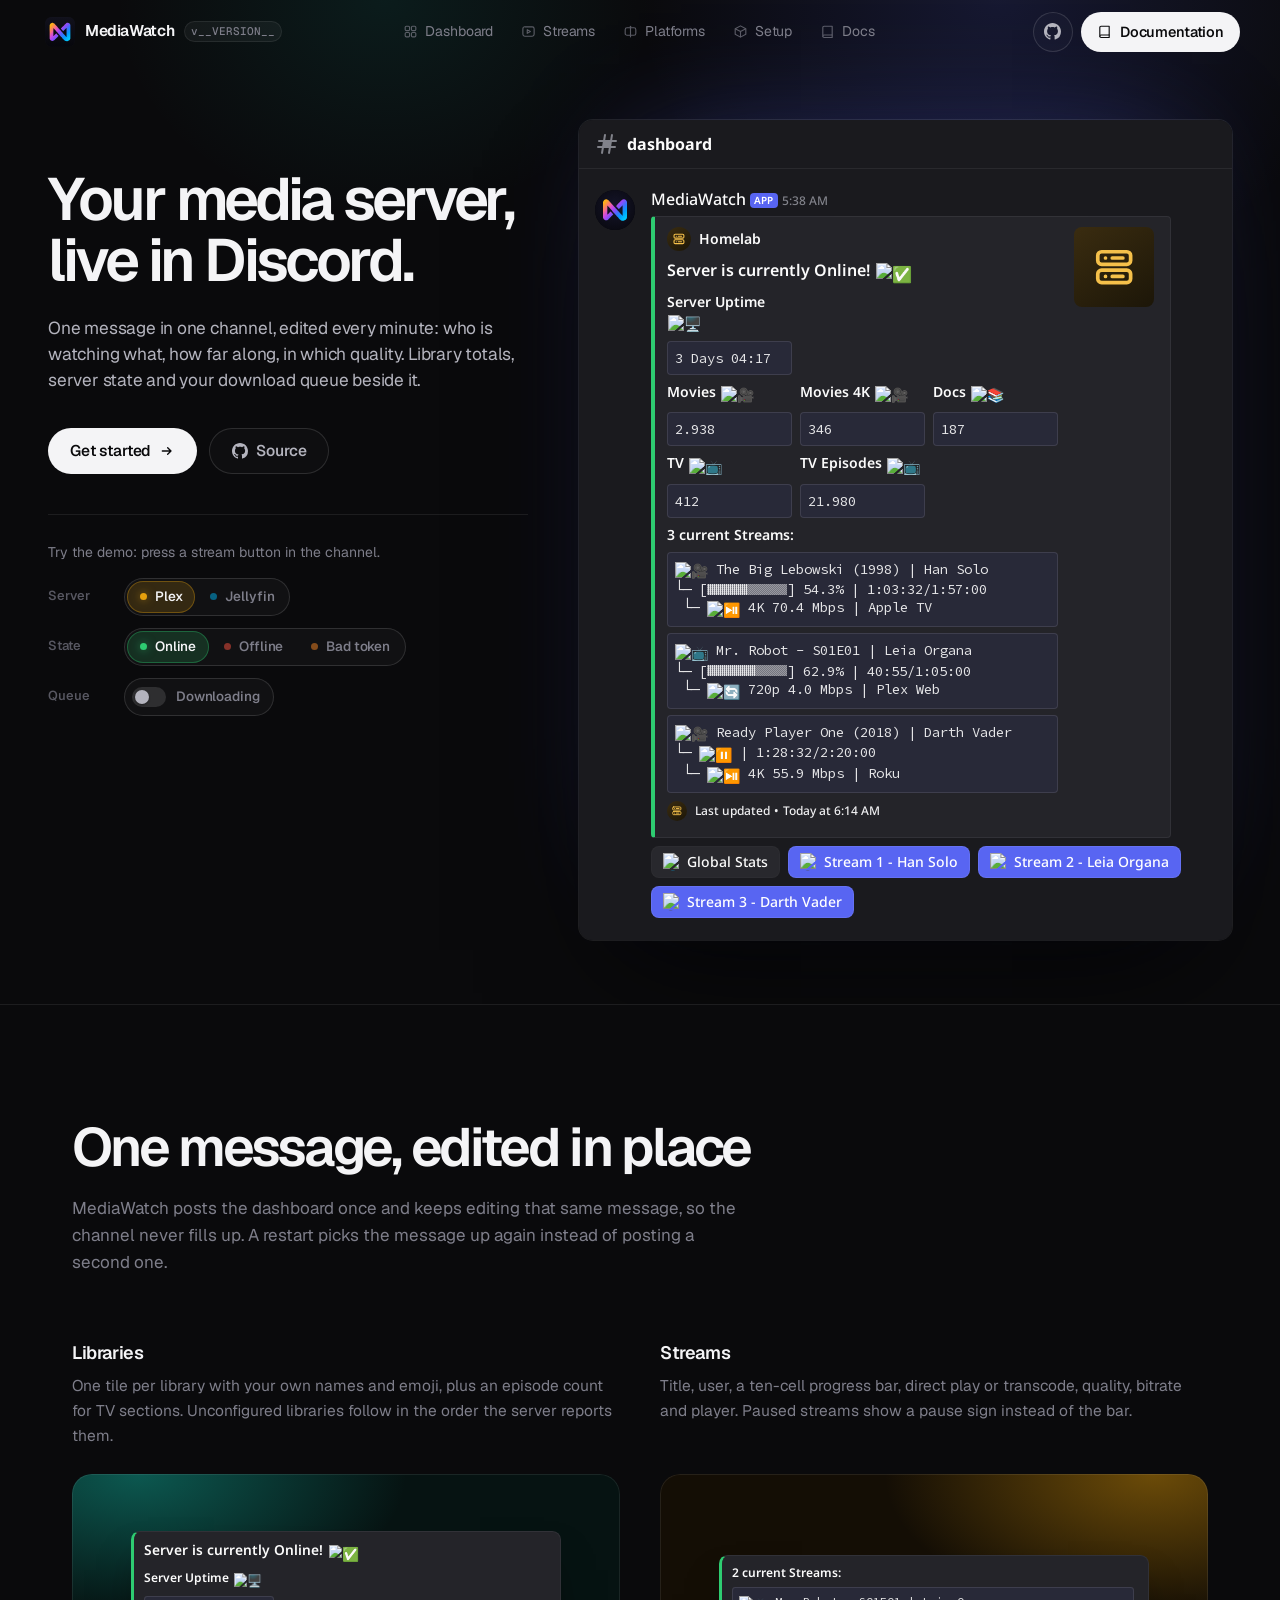
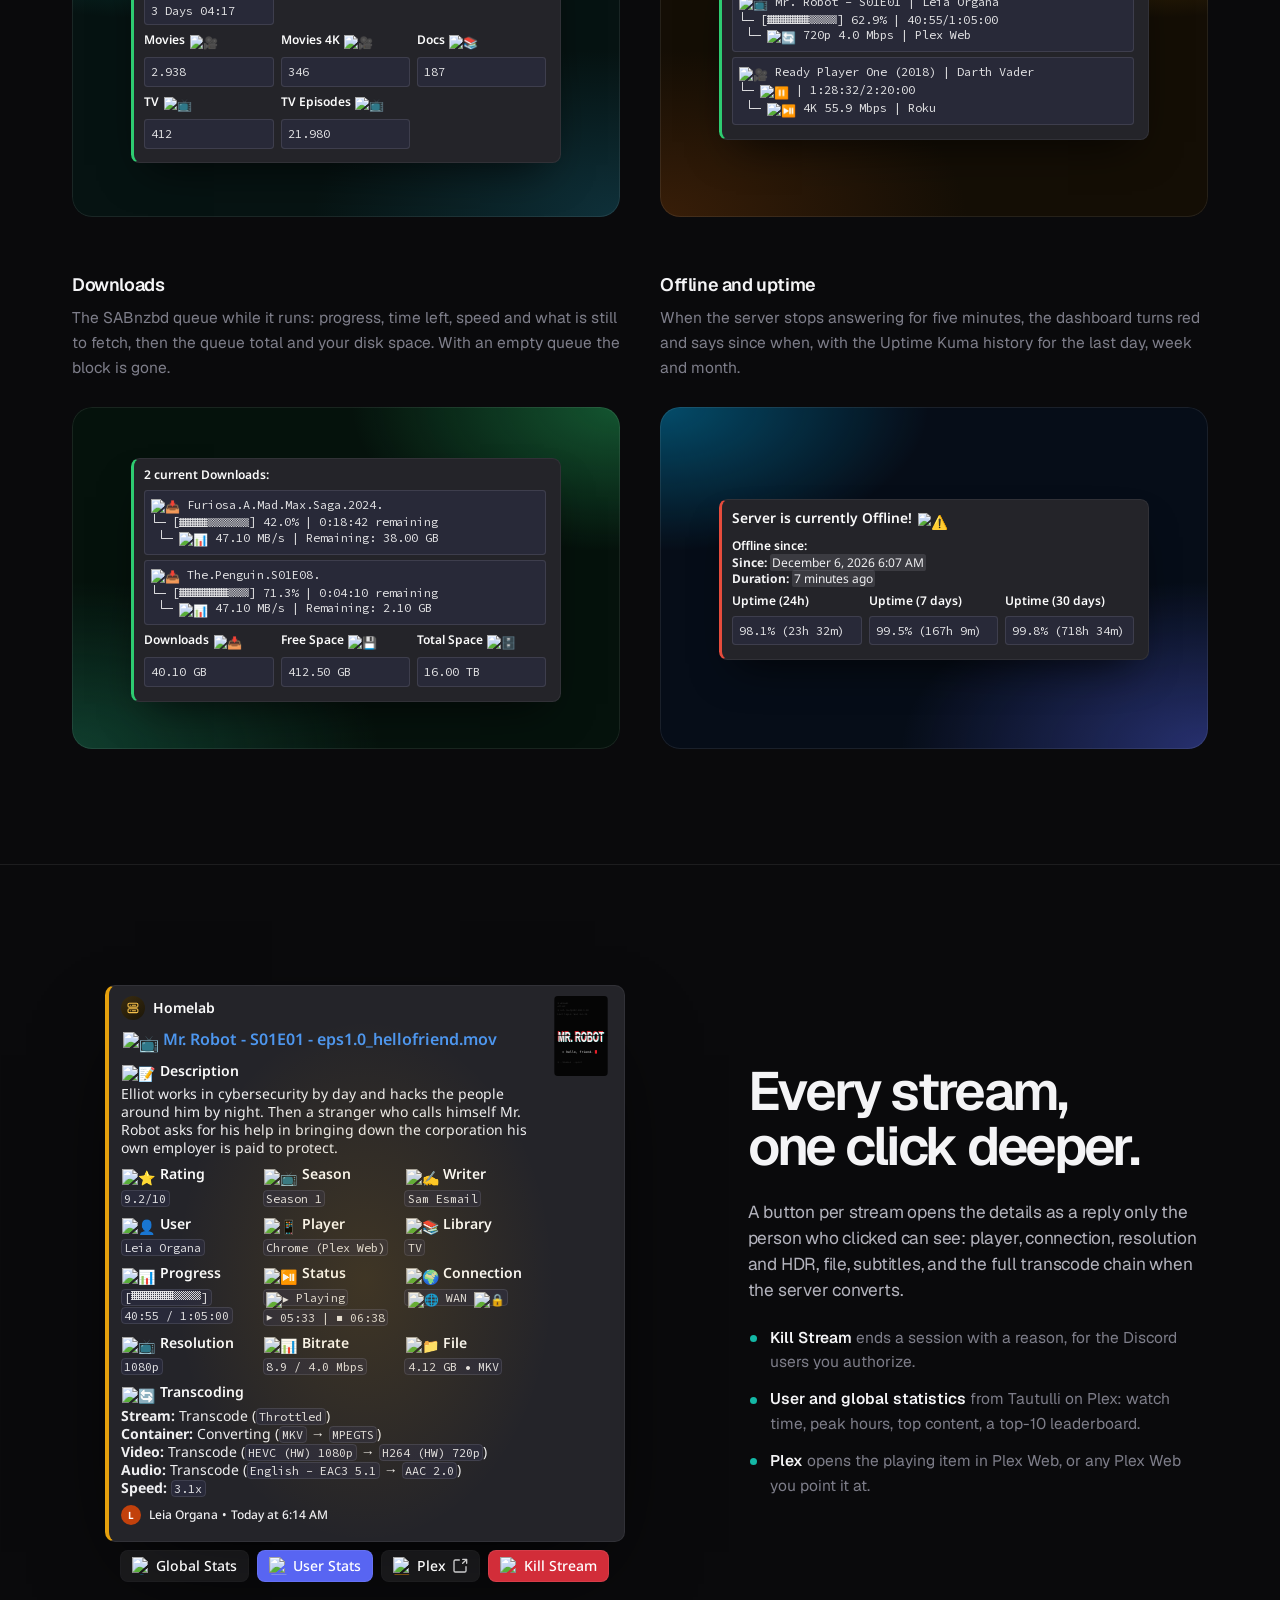
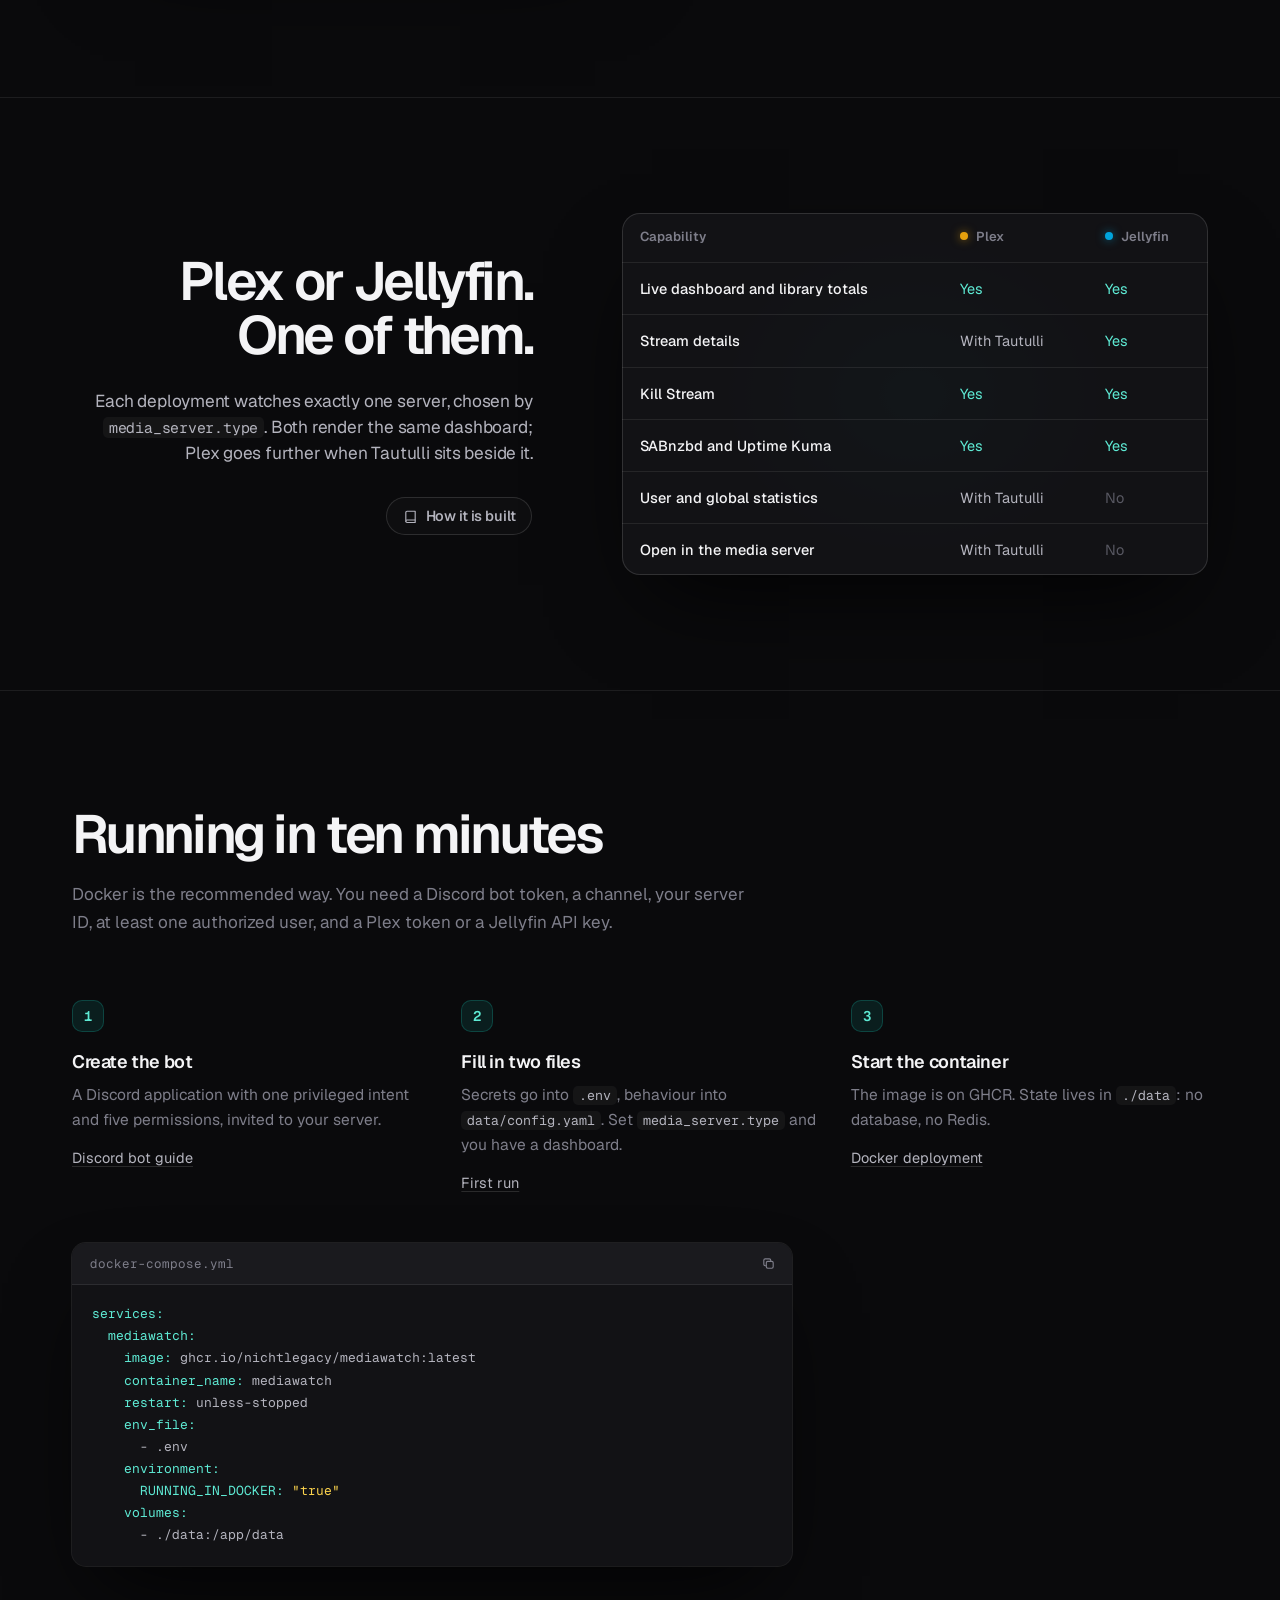
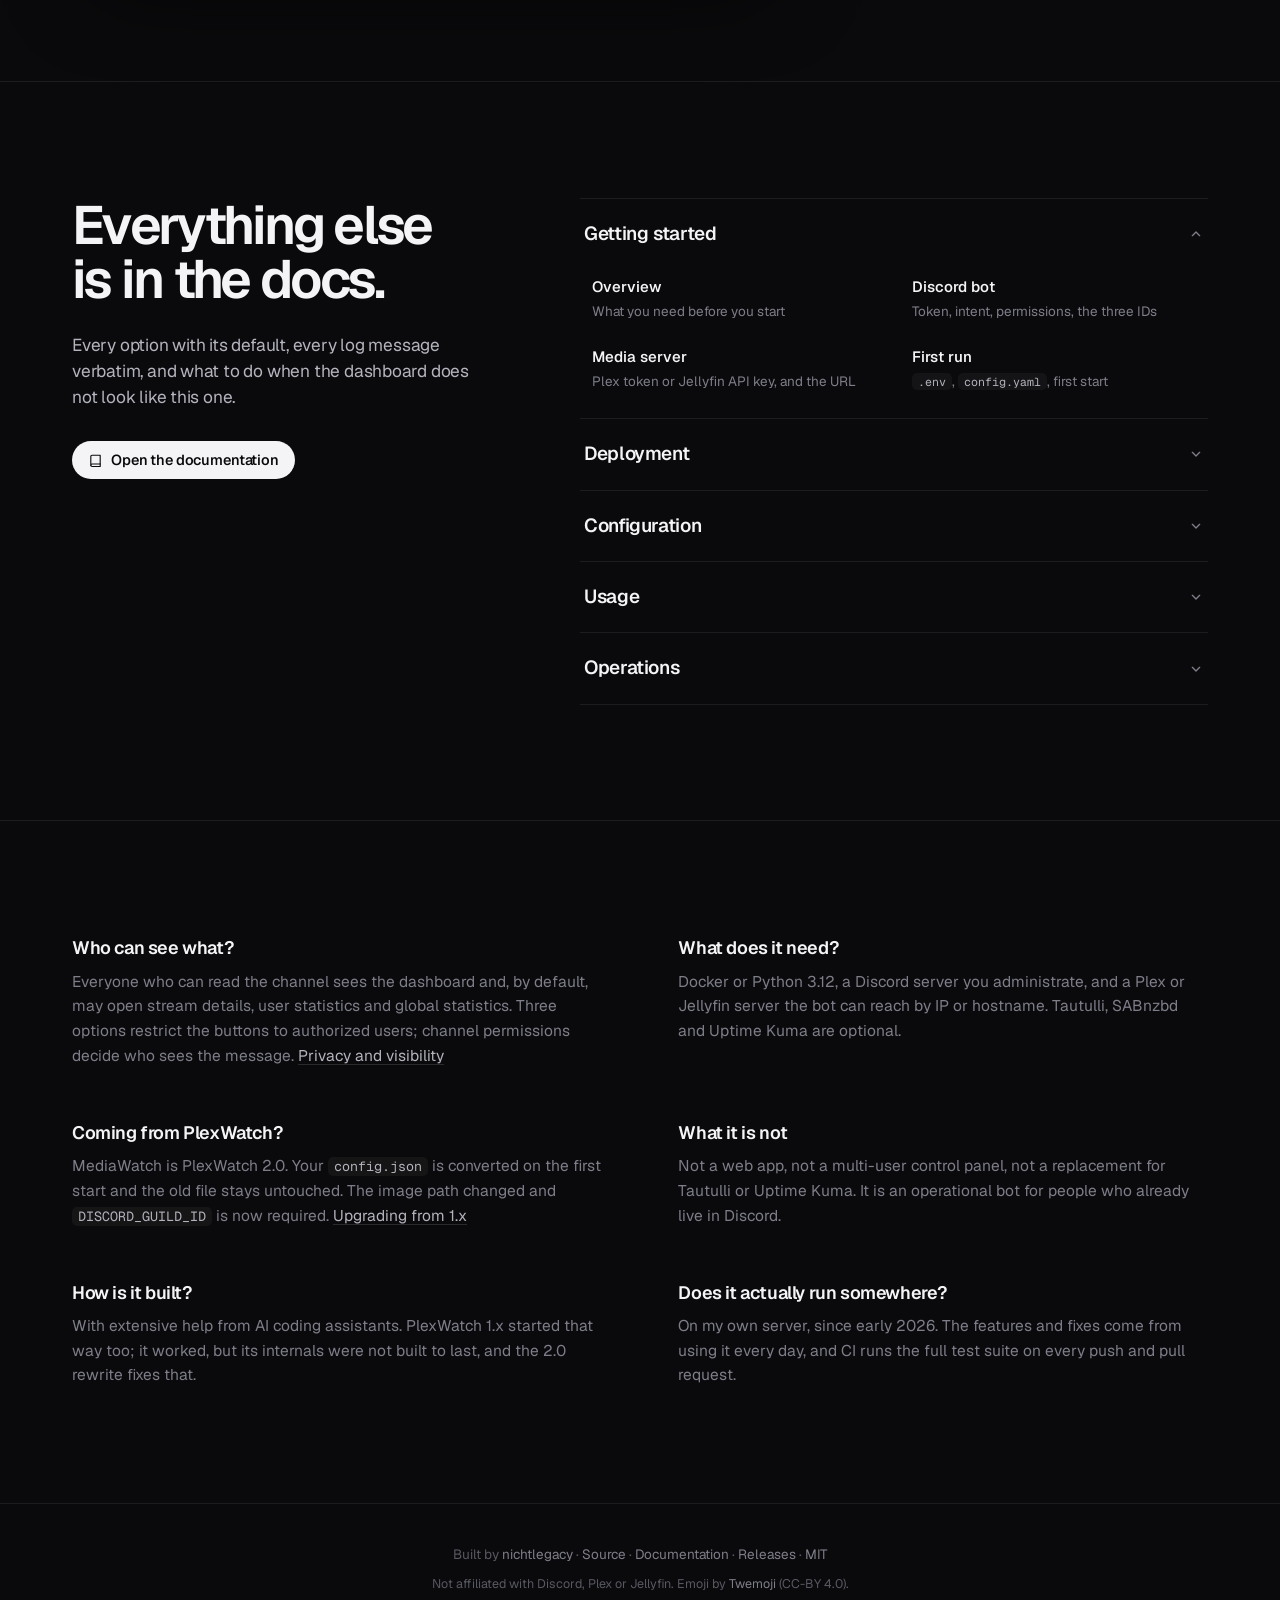
==== landing/index.html @ 8782a35b "feat!: release MediaWatch 2.0 PlexWatch is now MediaWatch and monitors Plex or Jellyfin from the sam" ====
<!doctype html>
<html lang="en">
<head>
<meta charset="utf-8">
<meta name="viewport" content="width=device-width, initial-scale=1">

<title>MediaWatch: a live Plex and Jellyfin dashboard in Discord</title>
<meta name="description" content="A self-hosted Discord bot that keeps one live dashboard for your Plex or Jellyfin server: active streams, library totals, server state, SABnzbd downloads and Uptime Kuma history.">
<link rel="canonical" href="https://mediawatch.nichtlegacy.com/">
<meta name="author" content="nichtlegacy">
<meta name="color-scheme" content="dark">
<meta name="theme-color" content="#0a0a0c">
<meta name="robots" content="index, follow, max-image-preview:large, max-snippet:-1, max-video-preview:-1">

<meta property="og:type" content="website">
<meta property="og:site_name" content="MediaWatch">
<meta property="og:locale" content="en_US">
<meta property="og:url" content="https://mediawatch.nichtlegacy.com/">
<meta property="og:title" content="MediaWatch: a live Plex and Jellyfin dashboard in Discord">
<meta property="og:description" content="One Discord message, edited every minute: who is watching what, library totals and server state for Plex or Jellyfin. Self-hosted, open source, runs in Docker.">
<meta property="og:image" content="https://mediawatch.nichtlegacy.com/og.png">
<meta property="og:image:secure_url" content="https://mediawatch.nichtlegacy.com/og.png">
<meta property="og:image:type" content="image/png">
<meta property="og:image:width" content="1200">
<meta property="og:image:height" content="630">
<meta property="og:image:alt" content="The MediaWatch dashboard in a Discord channel beside the words “Your media server, live in Discord.”">

<meta name="twitter:card" content="summary_large_image">
<meta name="twitter:title" content="MediaWatch: a live Plex and Jellyfin dashboard in Discord">
<meta name="twitter:description" content="One Discord message, edited every minute: who is watching what, library totals and server state for Plex or Jellyfin.">
<meta name="twitter:image" content="https://mediawatch.nichtlegacy.com/og.png">
<meta name="twitter:image:alt" content="The MediaWatch dashboard in a Discord channel beside the words “Your media server, live in Discord.”">

<link rel="icon" href="favicon.svg" type="image/svg+xml">
<link rel="icon" href="icon-32.png" type="image/png" sizes="32x32">
<link rel="icon" href="favicon.ico" sizes="48x48">
<link rel="apple-touch-icon" href="apple-touch-icon.png">
<link rel="preload" as="font" href="fonts/Geist-Variable.woff2" type="font/woff2" crossorigin>
<link rel="stylesheet" href="app.css">
<script src="app.js" defer></script>
<script type="application/ld+json">
{
  "@context": "https://schema.org",
  "@graph": [
    {
      "@type": "WebSite",
      "@id": "https://mediawatch.nichtlegacy.com/#website",
      "url": "https://mediawatch.nichtlegacy.com/",
      "name": "MediaWatch",
      "description": "Self-hosted Discord bot with a live dashboard for Plex or Jellyfin.",
      "inLanguage": "en",
      "publisher": { "@id": "https://mediawatch.nichtlegacy.com/#author" },
      "about": { "@id": "https://mediawatch.nichtlegacy.com/#app" }
    },
    {
      "@type": "WebPage",
      "@id": "https://mediawatch.nichtlegacy.com/#webpage",
      "url": "https://mediawatch.nichtlegacy.com/",
      "name": "MediaWatch: a live Plex and Jellyfin dashboard in Discord",
      "isPartOf": { "@id": "https://mediawatch.nichtlegacy.com/#website" },
      "about": { "@id": "https://mediawatch.nichtlegacy.com/#app" },
      "primaryImageOfPage": { "@id": "https://mediawatch.nichtlegacy.com/#primaryimage" },
      "dateModified": "__BUILD_DATE__",
      "inLanguage": "en"
    },
    {
      "@type": "ImageObject",
      "@id": "https://mediawatch.nichtlegacy.com/#primaryimage",
      "url": "https://mediawatch.nichtlegacy.com/og.png",
      "contentUrl": "https://mediawatch.nichtlegacy.com/og.png",
      "width": 1200,
      "height": 630,
      "caption": "The MediaWatch dashboard in a Discord channel beside the words “Your media server, live in Discord.”"
    },
    {
      "@type": "Person",
      "@id": "https://mediawatch.nichtlegacy.com/#author",
      "name": "nichtlegacy",
      "url": "https://github.com/nichtlegacy",
      "sameAs": ["https://github.com/nichtlegacy"]
    },
    {
      "@type": "SoftwareApplication",
      "@id": "https://mediawatch.nichtlegacy.com/#app",
      "name": "MediaWatch",
      "alternateName": ["PlexWatch", "MediaWatch Discord bot"],
      "url": "https://mediawatch.nichtlegacy.com/",
      "description": "A self-hosted Discord bot that keeps one live dashboard message for a Plex or Jellyfin server: active streams, library totals and server state, with optional SABnzbd downloads and Uptime Kuma history.",
      "applicationCategory": "MultimediaApplication",
      "applicationSubCategory": "Discord bot for media server monitoring",
      "operatingSystem": "Linux, macOS, Windows (Docker or Python 3.12)",
      "softwareRequirements": "Docker or Python 3.12, a Discord bot token, a Plex or Jellyfin server",
      "softwareVersion": "__VERSION__",
      "inLanguage": "en",
      "image": { "@id": "https://mediawatch.nichtlegacy.com/#primaryimage" },
      "screenshot": "https://mediawatch.nichtlegacy.com/docs/assets/dashboard.png",
      "featureList": [
        "One live Discord dashboard, edited in place every minute",
        "Active streams with progress, quality, transcode state and player",
        "Library totals with custom names and emoji",
        "Stream details and Kill Stream for authorized users",
        "User and global statistics from Tautulli on Plex",
        "Optional SABnzbd download queue",
        "Optional Uptime Kuma history while the server is offline",
        "Plex or Jellyfin, one per deployment"
      ],
      "downloadUrl": "https://github.com/nichtlegacy/MediaWatch/releases",
      "installUrl": "https://mediawatch.nichtlegacy.com/docs/getting-started/",
      "releaseNotes": "https://github.com/nichtlegacy/MediaWatch/releases",
      "codeRepository": "https://github.com/nichtlegacy/MediaWatch",
      "discussionUrl": "https://github.com/nichtlegacy/MediaWatch/issues",
      "license": "https://opensource.org/licenses/MIT",
      "isAccessibleForFree": true,
      "offers": {
        "@type": "Offer",
        "price": "0",
        "priceCurrency": "USD",
        "availability": "https://schema.org/InStock",
        "url": "https://github.com/nichtlegacy/MediaWatch/releases"
      },
      "author": { "@id": "https://mediawatch.nichtlegacy.com/#author" },
      "maintainer": { "@id": "https://mediawatch.nichtlegacy.com/#author" },
      "mainEntityOfPage": { "@id": "https://mediawatch.nichtlegacy.com/#webpage" }
    }
  ]
}
</script>
</head>
<body>

<a class="skip" href="#main">Skip to content</a>

<svg class="sprite" aria-hidden="true" focusable="false">
  <symbol id="i-github" viewBox="0 0 16 16">
    <path fill="currentColor" d="M8 0C3.58 0 0 3.58 0 8c0 3.54 2.29 6.53 5.47 7.59.4.07.55-.17.55-.38 0-.19-.01-.82-.01-1.49-2.01.37-2.53-.49-2.69-.94-.09-.23-.48-.94-.82-1.13-.28-.15-.68-.52-.01-.53.63-.01 1.08.58 1.23.82.72 1.21 1.87.87 2.33.66.07-.52.28-.87.51-1.07-1.78-.2-3.64-.89-3.64-3.95 0-.87.31-1.59.82-2.15-.08-.2-.36-1.02.08-2.12 0 0 .67-.21 2.2.82.64-.18 1.32-.27 2-.27s1.36.09 2 .27c1.53-1.04 2.2-.82 2.2-.82.44 1.1.16 1.92.08 2.12.51.56.82 1.27.82 2.15 0 3.07-1.87 3.75-3.65 3.95.29.25.54.73.54 1.48 0 1.07-.01 1.93-.01 2.2 0 .21.15.46.55.38A8.012 8.012 0 0 0 16 8c0-4.42-3.58-8-8-8Z"/>
  </symbol>
  <symbol id="i-book" viewBox="0 0 24 24">
    <g fill="none" stroke="currentColor" stroke-width="1.8" stroke-linecap="round" stroke-linejoin="round"><path d="M4.5 5.5A2 2 0 0 1 6.5 3.5H19.5v14H6.5a2 2 0 0 0-2 2Z"/><path d="M4.5 19.5a2 2 0 0 0 2 2h13v-4"/></g>
  </symbol>
  <symbol id="i-copy" viewBox="0 0 24 24">
    <g fill="none" stroke="currentColor" stroke-width="1.8" stroke-linejoin="round"><rect x="8.5" y="8.5" width="11" height="11" rx="2.2"/><path d="M15.5 8.5V6.7a2.2 2.2 0 0 0-2.2-2.2H6.7a2.2 2.2 0 0 0-2.2 2.2v6.6a2.2 2.2 0 0 0 2.2 2.2h1.8"/></g>
  </symbol>
  <symbol id="i-check" viewBox="0 0 24 24">
    <path fill="none" stroke="currentColor" stroke-width="2.2" stroke-linecap="round" stroke-linejoin="round" d="m5 12.5 4.5 4.5L19 7.5"/>
  </symbol>
  <symbol id="i-chevron" viewBox="0 0 24 24">
    <path fill="none" stroke="currentColor" stroke-width="2" stroke-linecap="round" stroke-linejoin="round" d="m6.5 9.5 5.5 5.5 5.5-5.5"/>
  </symbol>
  <symbol id="i-arrow" viewBox="0 0 24 24">
    <path fill="none" stroke="currentColor" stroke-width="2" stroke-linecap="round" stroke-linejoin="round" d="M5 12h13m-5-5 5 5-5 5"/>
  </symbol>
  <symbol id="i-grid" viewBox="0 0 24 24">
    <g fill="none" stroke="currentColor" stroke-width="1.8" stroke-linejoin="round"><rect x="3.5" y="3.5" width="7" height="7" rx="1.8"/><rect x="13.5" y="3.5" width="7" height="7" rx="1.8"/><rect x="3.5" y="13.5" width="7" height="7" rx="1.8"/><rect x="13.5" y="13.5" width="7" height="7" rx="1.8"/></g>
  </symbol>
  <symbol id="i-play" viewBox="0 0 24 24">
    <g fill="none" stroke="currentColor" stroke-width="1.8" stroke-linejoin="round"><rect x="3" y="4.5" width="18" height="15" rx="3"/><path d="m10 9 5 3-5 3Z"/></g>
  </symbol>
  <symbol id="i-split" viewBox="0 0 24 24">
    <g fill="none" stroke="currentColor" stroke-width="1.8" stroke-linecap="round"><path d="M12 3.5v17"/><rect x="3.5" y="6" width="17" height="12" rx="3"/></g>
  </symbol>
  <symbol id="i-box" viewBox="0 0 24 24">
    <g fill="none" stroke="currentColor" stroke-width="1.8" stroke-linejoin="round"><path d="M3.5 7.5 12 3l8.5 4.5v9L12 21l-8.5-4.5Z"/><path d="M3.5 7.5 12 12l8.5-4.5M12 12v9"/></g>
  </symbol>
  <!-- Discord glyphs for the mock client. -->
  <symbol id="d-hash" viewBox="0 0 24 24">
    <path fill="currentColor" d="M10.99 3.16A1 1 0 1 0 9 2.84L8.15 8H4a1 1 0 0 0 0 2h3.82l-.67 4H3a1 1 0 1 0 0 2h3.82l-.8 4.84a1 1 0 0 0 1.97.32L8.85 16h4.97l-.8 4.84a1 1 0 0 0 1.97.32l.86-5.16H20a1 1 0 1 0 0-2h-3.82l.67-4H21a1 1 0 1 0 0-2h-3.82l.8-4.84a1 1 0 1 0-1.97-.32L15.15 8h-4.97l.8-4.84ZM14.15 14l.67-4H9.85l-.67 4h4.97Z"/>
  </symbol>
  <symbol id="d-eye" viewBox="0 0 24 24">
    <path fill="currentColor" d="M15.56 11.77c.2-.1.44.02.44.23a4 4 0 1 1-4-4c.21 0 .33.25.23.44a2.5 2.5 0 0 0 3.32 3.32Z"/><path fill="currentColor" fill-rule="evenodd" d="M22.89 11.7c.07.2.07.4 0 .6C22.27 13.9 19.1 21 12 21c-7.11 0-10.27-7.11-10.89-8.7a.83.83 0 0 1 0-.6C1.73 10.1 4.9 3 12 3c7.11 0 10.27 7.11 10.89 8.7Zm-4.5-3.62A15.11 15.11 0 0 1 20.85 12c-.38.88-1.18 2.47-2.46 3.92C16.87 17.62 14.8 19 12 19c-2.8 0-4.87-1.38-6.39-3.08A15.11 15.11 0 0 1 3.15 12c.38-.88 1.18-2.47 2.46-3.92C7.13 6.38 9.2 5 12 5c2.8 0 4.87 1.38 6.39 3.08Z" clip-rule="evenodd"/>
  </symbol>
  <symbol id="d-link" viewBox="0 0 24 24">
    <path fill="currentColor" d="M15 2a1 1 0 0 1 1-1h6a1 1 0 0 1 1 1v6a1 1 0 1 1-2 0V4.41l-4.3 4.3a1 1 0 1 1-1.4-1.42L19.58 3H16a1 1 0 0 1-1-1Z"/><path fill="currentColor" d="M5 2a3 3 0 0 0-3 3v14a3 3 0 0 0 3 3h14a3 3 0 0 0 3-3v-6a1 1 0 1 0-2 0v6a1 1 0 0 1-1 1H5a1 1 0 0 1-1-1V5a1 1 0 0 1 1-1h6a1 1 0 1 0 0-2H5Z"/>
  </symbol>
  <symbol id="d-image" viewBox="0 0 24 24">
    <path fill="currentColor" fill-rule="evenodd" d="M2 5a3 3 0 0 1 3-3h14a3 3 0 0 1 3 3v14a3 3 0 0 1-3 3H5a3 3 0 0 1-3-3V5Zm13.35 8.13 3.5 4.67c.37.5.02 1.2-.6 1.2H5.81a.75.75 0 0 1-.59-1.22l1.86-2.32a1.5 1.5 0 0 1 2.34 0l.5.64 2.23-2.97a2 2 0 0 1 3.2 0ZM10.2 5.98c.23-.91-.88-1.55-1.55-.9a.93.93 0 0 1-1.3 0c-.67-.65-1.78-.01-1.55.9a.93.93 0 0 1-.65 1.12c-.9.26-.9 1.54 0 1.8.48.14.77.63.65 1.12-.23.91.88 1.55 1.55.9a.93.93 0 0 1 1.3 0c.67.65 1.78.01 1.55-.9a.93.93 0 0 1 .65-1.12c.9-.26.9-1.54 0-1.8a.93.93 0 0 1-.65-1.12Z" clip-rule="evenodd"/>
  </symbol>
  <symbol id="d-close" viewBox="0 0 24 24">
    <path fill="currentColor" d="M17.3 18.7a1 1 0 0 0 1.4-1.4L13.42 12l5.3-5.3a1 1 0 0 0-1.42-1.4L12 10.58l-5.3-5.3a1 1 0 0 0-1.4 1.42L10.58 12l-5.3 5.3a1 1 0 1 0 1.42 1.4L12 13.42l5.3 5.3Z"/>
  </symbol>
  <symbol id="d-check" viewBox="0 0 24 24">
    <path fill="currentColor" d="M21.7 5.3a1 1 0 0 1 0 1.4l-12 12a1 1 0 0 1-1.4 0l-6-6a1 1 0 1 1 1.4-1.4L9 16.58l11.3-11.3a1 1 0 0 1 1.4 0Z"/>
  </symbol>
</svg>

<header class="top" id="top-bar">
  <a class="mark" href="#top" aria-label="MediaWatch, back to top">
    <img class="mark-icon" src="favicon.svg" width="30" height="30" alt="">
    <span>MediaWatch</span>
    <span class="mark-version" id="site-version">v__VERSION__</span>
  </a>
  <nav class="top-nav" aria-label="Sections">
    <span class="nav-glow" aria-hidden="true"></span>
    <a href="#dashboard"><svg width="15" height="15" aria-hidden="true"><use href="#i-grid"/></svg>Dashboard</a>
    <a href="#streams"><svg width="15" height="15" aria-hidden="true"><use href="#i-play"/></svg>Streams</a>
    <a href="#platforms"><svg width="15" height="15" aria-hidden="true"><use href="#i-split"/></svg>Platforms</a>
    <a href="#setup"><svg width="15" height="15" aria-hidden="true"><use href="#i-box"/></svg>Setup</a>
    <a href="#docs"><svg width="15" height="15" aria-hidden="true"><use href="#i-book"/></svg>Docs</a>
  </nav>
  <div class="top-actions">
    <a class="icon-btn" href="https://github.com/nichtlegacy/MediaWatch" rel="noopener" aria-label="Source code on GitHub">
      <svg width="17" height="17" aria-hidden="true"><use href="#i-github"/></svg>
    </a>
    <a class="pill solid" href="docs/">
      <svg width="15" height="15" aria-hidden="true"><use href="#i-book"/></svg>
      Documentation
    </a>
  </div>
</header>

<main id="main">

  <!-- The hero is a Discord channel instead of a Mac: just #dashboard and its
       messages. Everything in
       the message pane is drawn by app.js from mock data in the formats the
       bot's own formatters produce. -->
  <section class="hero" id="top">
    <div class="hero-copy">
      <h1>Your media server,<br>live in Discord.</h1>
      <p class="lede">One message in one channel, edited every minute: who is watching what, how far along, in which quality. Library totals, server state and your download queue beside it.</p>
      <div class="actions">
        <a class="pill solid lg" href="docs/getting-started/">
          Get started
          <svg width="16" height="16" aria-hidden="true"><use href="#i-arrow"/></svg>
        </a>
        <a class="pill ghost lg" href="https://github.com/nichtlegacy/MediaWatch" rel="noopener">
          <svg width="16" height="16" aria-hidden="true"><use href="#i-github"/></svg>
          Source
        </a>
      </div>

      <div class="demo-controls" id="demo-controls" hidden>
        <p class="demo-label">Try the demo: press a stream button in the channel.</p>
        <div class="demo-row">
          <span class="demo-key" id="demo-key-server">Server</span>
          <div class="seg" role="radiogroup" aria-labelledby="demo-key-server">
            <span class="seg-thumb" aria-hidden="true"></span>
            <button type="button" role="radio" aria-checked="true" data-platform="plex" data-tone="plex"><i class="dot"></i>Plex</button>
            <button type="button" role="radio" aria-checked="false" data-platform="jellyfin" data-tone="jellyfin"><i class="dot"></i>Jellyfin</button>
          </div>
        </div>
        <div class="demo-row">
          <span class="demo-key" id="demo-key-state">State</span>
          <div class="seg" role="radiogroup" aria-labelledby="demo-key-state">
            <span class="seg-thumb" aria-hidden="true"></span>
            <button type="button" role="radio" aria-checked="true" data-server="online" data-tone="online"><i class="dot"></i>Online</button>
            <button type="button" role="radio" aria-checked="false" data-server="offline" data-tone="offline"><i class="dot"></i>Offline</button>
            <button type="button" role="radio" aria-checked="false" data-server="auth" data-tone="auth"><i class="dot"></i>Bad token</button>
          </div>
        </div>
        <div class="demo-row">
          <span class="demo-key">Queue</span>
          <button class="switch" type="button" data-toggle="downloads" aria-pressed="false"><span class="switch-track" aria-hidden="true"></span>Downloading</button>
        </div>
      </div>
    </div>

    <div class="hero-demo">
      <div class="dc" id="discord" aria-label="Interactive mock of the MediaWatch dashboard in a Discord channel">
        <section class="dc-main">
          <header class="dc-head">
            <svg width="24" height="24" aria-hidden="true"><use href="#d-hash"/></svg>
            <b>dashboard</b>
          </header>
          <div class="dc-body">
            <div class="dc-scroll" id="dc-scroll">
              <ol class="dc-messages" id="dc-messages" aria-live="polite">
                <li class="dc-noscript">The interactive demo needs JavaScript.</li>
              </ol>
            </div>
            <aside class="dc-members" id="dc-members" aria-label="Members"></aside>
          </div>
          <div class="dc-modal-layer" id="dc-modal" hidden></div>
        </section>
      </div>
    </div>
  </section>

  <section class="section" id="dashboard">
    <div class="wrap">
      <header class="section-head stack-head reveal">
        <h2>One message, edited in place</h2>
        <p>MediaWatch posts the dashboard once and keeps editing that same message, so the channel never fills up. A restart picks the message up again instead of posting a second one.</p>
      </header>
      <div class="features">
        <article class="feature reveal">
          <h3>Libraries</h3>
          <p>One tile per library with your own names and emoji, plus an episode count for TV sections. Unconfigured libraries follow in the order the server reports them.</p>
          <div class="feature-art art-teal"><div class="snip" data-snip="libraries"></div></div>
        </article>
        <article class="feature reveal">
          <h3>Streams</h3>
          <p>Title, user, a ten-cell progress bar, direct play or transcode, quality, bitrate and player. Paused streams show a pause sign instead of the bar.</p>
          <div class="feature-art art-amber"><div class="snip" data-snip="streams"></div></div>
        </article>
        <article class="feature reveal">
          <h3>Downloads</h3>
          <p>The SABnzbd queue while it runs: progress, time left, speed and what is still to fetch, then the queue total and your disk space. With an empty queue the block is gone.</p>
          <div class="feature-art art-green"><div class="snip" data-snip="downloads"></div></div>
        </article>
        <article class="feature reveal">
          <h3>Offline and uptime</h3>
          <p>When the server stops answering for five minutes, the dashboard turns red and says since when, with the Uptime Kuma history for the last day, week and month.</p>
          <div class="feature-art art-blue"><div class="snip" data-snip="offline"></div></div>
        </article>
      </div>
    </div>
  </section>

  <section class="section" id="streams">
    <div class="wrap duo">
      <div class="duo-media reveal">
        <div class="snip snip-wide" data-snip="details"></div>
      </div>
      <div class="duo-copy reveal">
        <h2>Every stream,<br>one click deeper.</h2>
        <p class="lede">A button per stream opens the details as a reply only the person who clicked can see: player, connection, resolution and HDR, file, subtitles, and the full transcode chain when the server converts.</p>
        <ul class="ticks">
          <li><b>Kill Stream</b> ends a session with a reason, for the Discord users you authorize.</li>
          <li><b>User and global statistics</b> from Tautulli on Plex: watch time, peak hours, top content, a top-10 leaderboard.</li>
          <li><b>Plex</b> opens the playing item in Plex Web, or any Plex Web you point it at.</li>
        </ul>
      </div>
    </div>
  </section>

  <section class="section" id="platforms">
    <div class="wrap duo flip">
      <div class="duo-copy align-end reveal">
        <h2>Plex or Jellyfin.<br>One of them.</h2>
        <p class="lede">Each deployment watches exactly one server, chosen by <code>media_server.type</code>. Both render the same dashboard; Plex goes further when Tautulli sits beside it.</p>
        <a class="pill ghost" href="docs/reference/architecture/">
          <svg width="15" height="15" aria-hidden="true"><use href="#i-book"/></svg>
          How it is built
        </a>
      </div>
      <div class="duo-media reveal">
        <table class="scope">
          <thead>
            <tr><th scope="col">Capability</th><th scope="col"><i class="dot plex"></i>Plex</th><th scope="col"><i class="dot jellyfin"></i>Jellyfin</th></tr>
          </thead>
          <tbody>
            <tr><th scope="row">Live dashboard and library totals</th><td class="yes">Yes</td><td class="yes">Yes</td></tr>
            <tr><th scope="row">Stream details</th><td>With Tautulli</td><td class="yes">Yes</td></tr>
            <tr><th scope="row">Kill Stream</th><td class="yes">Yes</td><td class="yes">Yes</td></tr>
            <tr><th scope="row">SABnzbd and Uptime Kuma</th><td class="yes">Yes</td><td class="yes">Yes</td></tr>
            <tr><th scope="row">User and global statistics</th><td>With Tautulli</td><td class="no">No</td></tr>
            <tr><th scope="row">Open in the media server</th><td>With Tautulli</td><td class="no">No</td></tr>
          </tbody>
        </table>
      </div>
    </div>
  </section>

  <section class="section" id="setup">
    <div class="wrap">
      <header class="section-head stack-head reveal">
        <h2>Running in ten minutes</h2>
        <p>Docker is the recommended way. You need a Discord bot token, a channel, your server ID, at least one authorized user, and a Plex token or a Jellyfin API key.</p>
      </header>
      <div class="steps">
        <article class="step reveal">
          <span class="step-n">1</span>
          <h3>Create the bot</h3>
          <p>A Discord application with one privileged intent and five permissions, invited to your server.</p>
          <a href="docs/getting-started/discord-bot/">Discord bot guide</a>
        </article>
        <article class="step reveal">
          <span class="step-n">2</span>
          <h3>Fill in two files</h3>
          <p>Secrets go into <code>.env</code>, behaviour into <code>data/config.yaml</code>. Set <code>media_server.type</code> and you have a dashboard.</p>
          <a href="docs/getting-started/first-run/">First run</a>
        </article>
        <article class="step reveal">
          <span class="step-n">3</span>
          <h3>Start the container</h3>
          <p>The image is on GHCR. State lives in <code>./data</code>: no database, no Redis.</p>
          <a href="docs/deployment/docker/">Docker deployment</a>
        </article>
      </div>
      <div class="code reveal">
        <div class="code-bar"><span>docker-compose.yml</span>
          <button class="copy" type="button" data-copy-from="compose" aria-label="Copy docker-compose.yml">
            <svg width="15" height="15" aria-hidden="true"><use href="#i-copy"/></svg>
          </button>
        </div>
<pre id="compose"><span class="k">services:</span>
  <span class="k">mediawatch:</span>
    <span class="k">image:</span> ghcr.io/nichtlegacy/mediawatch:latest
    <span class="k">container_name:</span> mediawatch
    <span class="k">restart:</span> unless-stopped
    <span class="k">env_file:</span>
      - .env
    <span class="k">environment:</span>
      <span class="k">RUNNING_IN_DOCKER:</span> <span class="s">"true"</span>
    <span class="k">volumes:</span>
      - ./data:/app/data</pre>
      </div>
    </div>
  </section>

  <!-- The wiki, folded: every page of the MkDocs site, grouped the way its
       navigation is. Native <details>, so it works without JS. -->
  <section class="section" id="docs">
    <div class="wrap duo docs-duo">
      <div class="duo-copy reveal">
        <h2>Everything else<br>is in the docs.</h2>
        <p class="lede">Every option with its default, every log message verbatim, and what to do when the dashboard does not look like this one.</p>
        <a class="pill solid" href="docs/">
          <svg width="15" height="15" aria-hidden="true"><use href="#i-book"/></svg>
          Open the documentation
        </a>
      </div>
      <div class="wiki reveal">
        <details open>
          <summary>Getting started<svg width="16" height="16" aria-hidden="true"><use href="#i-chevron"/></svg></summary>
          <ul>
            <li><a href="docs/getting-started/">Overview<small>What you need before you start</small></a></li>
            <li><a href="docs/getting-started/discord-bot/">Discord bot<small>Token, intent, permissions, the three IDs</small></a></li>
            <li><a href="docs/getting-started/media-server/">Media server<small>Plex token or Jellyfin API key, and the URL</small></a></li>
            <li><a href="docs/getting-started/first-run/">First run<small><code>.env</code>, <code>config.yaml</code>, first start</small></a></li>
          </ul>
        </details>
        <details>
          <summary>Deployment<svg width="16" height="16" aria-hidden="true"><use href="#i-chevron"/></svg></summary>
          <ul>
            <li><a href="docs/deployment/docker/">Docker<small>Compose, volumes, <code>PUID</code>/<code>PGID</code>, logs</small></a></li>
            <li><a href="docs/deployment/local/">Running locally<small>Virtualenv and systemd</small></a></li>
            <li><a href="docs/deployment/updating/">Updating<small>Updates, what persists, rolling back</small></a></li>
          </ul>
        </details>
        <details>
          <summary>Configuration<svg width="16" height="16" aria-hidden="true"><use href="#i-chevron"/></svg></summary>
          <ul>
            <li><a href="docs/configuration/">Overview<small>Where the files live, applying changes</small></a></li>
            <li><a href="docs/configuration/environment/">Environment variables<small>Required, per platform, optional</small></a></li>
            <li><a href="docs/configuration/reference/">Option reference<small>Every option with its default</small></a></li>
            <li><a href="docs/configuration/examples/">Examples<small>Ready-made blocks to copy</small></a></li>
          </ul>
        </details>
        <details>
          <summary>Usage<svg width="16" height="16" aria-hidden="true"><use href="#i-chevron"/></svg></summary>
          <ul>
            <li><a href="docs/usage/dashboard/">Dashboard<small>Online, offline, bad token, presence, buttons</small></a></li>
            <li><a href="docs/usage/commands/">Commands<small><code>/mapping</code>, <code>/reload_config</code>, <code>!sync</code></small></a></li>
            <li><a href="docs/usage/privacy/">Privacy and visibility<small>Who in the channel can open what</small></a></li>
          </ul>
        </details>
        <details>
          <summary>Operations<svg width="16" height="16" aria-hidden="true"><use href="#i-chevron"/></svg></summary>
          <ul>
            <li><a href="docs/operations/troubleshooting/">Troubleshooting<small>Grouped by what you see, with the log lines</small></a></li>
            <li><a href="docs/operations/upgrading-from-1x/">Upgrading from 1.x<small>Coming from PlexWatch</small></a></li>
            <li><a href="docs/reference/architecture/">Architecture<small>The runtime shape, for contributors</small></a></li>
          </ul>
        </details>
      </div>
    </div>
  </section>

  <section class="section more" id="more">
    <div class="wrap">
      <div class="more-grid">
        <article class="reveal">
          <h3>Who can see what?</h3>
          <p>Everyone who can read the channel sees the dashboard and, by default, may open stream details, user statistics and global statistics. Three options restrict the buttons to authorized users; channel permissions decide who sees the message. <a href="docs/usage/privacy/">Privacy and visibility</a></p>
        </article>
        <article class="reveal">
          <h3>What does it need?</h3>
          <p>Docker or Python 3.12, a Discord server you administrate, and a Plex or Jellyfin server the bot can reach by IP or hostname. Tautulli, SABnzbd and Uptime Kuma are optional.</p>
        </article>
        <article class="reveal">
          <h3>Coming from PlexWatch?</h3>
          <p>MediaWatch is PlexWatch 2.0. Your <code>config.json</code> is converted on the first start and the old file stays untouched. The image path changed and <code>DISCORD_GUILD_ID</code> is now required. <a href="docs/operations/upgrading-from-1x/">Upgrading from 1.x</a></p>
        </article>
        <article class="reveal">
          <h3>What it is not</h3>
          <p>Not a web app, not a multi-user control panel, not a replacement for Tautulli or Uptime Kuma. It is an operational bot for people who already live in Discord.</p>
        </article>
        <article class="reveal">
          <h3>How is it built?</h3>
          <p>With extensive help from AI coding assistants. PlexWatch 1.x started that way too; it worked, but its internals were not built to last, and the 2.0 rewrite fixes that.</p>
        </article>
        <article class="reveal">
          <h3>Does it actually run somewhere?</h3>
          <p>On my own server, since early 2026. The features and fixes come from using it every day, and CI runs the full test suite on every push and pull request.</p>
        </article>
      </div>
    </div>
  </section>

</main>

<footer class="foot">
  <p>
    Built by <a href="https://github.com/nichtlegacy" rel="noopener">nichtlegacy</a> ·
    <a href="https://github.com/nichtlegacy/MediaWatch" rel="noopener">Source</a> ·
    <a href="docs/">Documentation</a> ·
    <a href="https://github.com/nichtlegacy/MediaWatch/releases" rel="noopener">Releases</a> ·
    <a href="https://github.com/nichtlegacy/MediaWatch/blob/main/LICENSE" rel="noopener">MIT</a>
  </p>
  <p class="credits">Not affiliated with Discord, Plex or Jellyfin. Emoji by <a href="https://github.com/jdecked/twemoji" rel="noopener">Twemoji</a> (CC-BY 4.0).</p>
</footer>

</body>
</html>
---- landing/app.css ----
/* MediaWatch landing page.

   Page layout and materials follow the AstroBar and ILoveMusic sites (which in
   turn follow CodexBar, MIT): loose sections split by hairlines, pills, a nav
   glow that follows the pointer. Dark only.

   The hero is a Discord client rebuilt in markup. Its values come from
   Discord's own web-client CSS (the "Dark" theme since the 2025 refresh), not
   from the older #313338 palette most references still list. gg sans is not
   licensed for redistribution, so Noto Sans and Source Code Pro stand in, the
   same fallbacks Discord names in its own font stacks.

   Accents: MediaWatch teal from the docs theme, Plex amber (#E5A00D) and
   Jellyfin blue (#00A4DC) exactly as the bot colours its detail embeds. */

@font-face { font-family: "Geist"; src: url("fonts/Geist-Variable.woff2") format("woff2"); font-weight: 100 900; font-display: swap; }
@font-face { font-family: "Geist Mono"; src: url("fonts/GeistMono-Variable.woff2") format("woff2"); font-weight: 100 900; font-display: swap; }
@font-face { font-family: "Noto Sans"; src: url("fonts/NotoSans-Variable.woff2") format("woff2"); font-weight: 100 900; font-display: swap; }
@font-face { font-family: "Source Code Pro"; src: url("fonts/SourceCodePro-Variable.woff2") format("woff2"); font-weight: 200 900; font-display: swap; }

:root {
  --bg: #0a0a0c;
  --ink: #f4f4f6;
  --ink-2: #b4b4be;
  --ink-3: #7e7e8a;
  --ink-4: #585862;
  --line: rgba(255, 255, 255, 0.08);
  --line-2: rgba(255, 255, 255, 0.13);
  --fill: rgba(255, 255, 255, 0.045);
  --teal: #14b8a6;
  --teal-ink: #5eead4;
  --plex: #e5a00d;
  --jellyfin: #00a4dc;

  --sans: "Geist", -apple-system, BlinkMacSystemFont, "Segoe UI", system-ui, sans-serif;
  --mono: "Geist Mono", ui-monospace, "SF Mono", Menlo, monospace;

  --header: 64px;
  --wrap: 1232px;
  --gutter: clamp(20px, 4vw, 48px);
  --ease: cubic-bezier(0.16, 1, 0.3, 1);
}

* { box-sizing: border-box; }

html { scroll-behavior: smooth; scroll-padding-top: 80px; background: var(--bg); -webkit-text-size-adjust: 100%; }
@media (prefers-reduced-motion: reduce) { html { scroll-behavior: auto; } }

body {
  margin: 0;
  background: var(--bg);
  color: var(--ink);
  font-family: var(--sans);
  font-size: 16px;
  line-height: 1.6;
  -webkit-font-smoothing: antialiased;
  -moz-osx-font-smoothing: grayscale;
  overflow-x: hidden;
}

img { max-width: 100%; height: auto; display: block; }
a { color: inherit; }
svg { flex-shrink: 0; }
code, kbd, pre { font-family: var(--mono); }
[hidden] { display: none !important; }

.sprite { position: absolute; width: 0; height: 0; overflow: hidden; }
.wrap { width: 100%; max-width: var(--wrap); margin-inline: auto; padding-inline: var(--gutter); }

.skip { position: absolute; left: -9999px; background: var(--ink); color: var(--bg); padding: 10px 16px; border-radius: 8px; }
.skip:focus { left: 20px; top: 20px; z-index: 60; }

:where(a, button, summary):focus-visible { outline: 2px solid var(--teal); outline-offset: 3px; border-radius: 8px; }
::selection { background: rgba(20, 184, 166, 0.35); }

/* ---------- type ---------- */

h1, h2, h3 { margin: 0; font-weight: 620; }
h1 { font-size: clamp(40px, 4.3vw, 66px); line-height: 1.02; letter-spacing: -0.052em; text-wrap: balance; }
h2 { font-size: clamp(36px, 4.2vw, 58px); line-height: 1.02; letter-spacing: -0.05em; }
h3 { font-size: 18px; line-height: 1.3; letter-spacing: -0.022em; font-weight: 600; }

.lede { margin: 0; font-size: clamp(17px, 1.35vw, 19px); line-height: 1.5; letter-spacing: -0.012em; color: var(--ink-2); }
.lede code, .stack-head code, .more code, .step code, .wiki code, .ticks code {
  font-size: 0.86em; padding: 1px 6px; border-radius: 5px; background: var(--fill); color: var(--ink-2);
}
.stack-head a, .more a, .foot a, .step a {
  color: var(--ink-2);
  text-decoration: underline; text-decoration-color: var(--line-2); text-underline-offset: 3px;
  transition: color 160ms ease, text-decoration-color 160ms ease;
}
.stack-head a:hover, .more a:hover, .foot a:hover, .step a:hover { color: var(--ink); text-decoration-color: currentColor; }

/* ---------- buttons ---------- */

.pill {
  display: inline-flex; align-items: center; gap: 8px;
  height: 38px; padding: 0 16px;
  border-radius: 999px;
  font-size: 14.5px; font-weight: 550; letter-spacing: -0.01em;
  text-decoration: none; white-space: nowrap;
  transition: transform 160ms var(--ease), background-color 180ms ease, border-color 180ms ease, color 180ms ease;
}
.pill:active { transform: scale(0.97); }
.pill.lg { height: 46px; padding: 0 22px; font-size: 15.5px; }
.solid { background: var(--ink); color: #09090b; }
.solid:hover { background: #fff; }
.ghost { color: var(--ink-2); border: 1px solid var(--line-2); background: rgba(255, 255, 255, 0.02); }
.ghost:hover { color: var(--ink); border-color: rgba(255, 255, 255, 0.24); background: var(--fill); }

.icon-btn {
  display: grid; place-items: center;
  width: 38px; height: 38px;
  border-radius: 999px;
  color: var(--ink-3);
  transition: color 160ms ease, background-color 160ms ease;
}
.icon-btn:hover { color: var(--ink); background: var(--fill); }

@media (prefers-reduced-motion: reduce) {
  .pill { transition: none; }
  .pill:active { transform: none; }
}

/* ---------- header ---------- */

.top {
  position: fixed; inset: 0 0 auto; z-index: 40;
  height: var(--header);
  display: grid; grid-template-columns: 1fr auto 1fr; align-items: center;
  padding-inline: calc(var(--gutter) - 8px);
  border-bottom: 1px solid transparent;
  transition: background-color 240ms ease, border-color 240ms ease;
}
.top.scrolled {
  background: rgba(10, 10, 12, 0.72);
  -webkit-backdrop-filter: saturate(160%) blur(18px);
  backdrop-filter: saturate(160%) blur(18px);
  border-bottom-color: var(--line);
}

.mark {
  justify-self: start;
  display: inline-flex; align-items: center; gap: 10px;
  height: 40px; padding: 0 12px 0 5px;
  border-radius: 999px;
  font-weight: 620; font-size: 15.5px; letter-spacing: -0.025em;
  text-decoration: none;
  transition: background-color 160ms ease;
}
.mark:hover { background: var(--fill); }
.mark-icon { display: block; width: 30px; height: 30px; }
.mark-version {
  padding: 2px 7px;
  border-radius: 999px;
  font-family: var(--mono); font-size: 11px; font-weight: 500; letter-spacing: 0;
  color: var(--ink-3);
  background: var(--fill);
  box-shadow: inset 0 0 0 1px var(--line);
}

.top-nav { position: relative; display: flex; gap: 2px; font-size: 14px; letter-spacing: -0.01em; }
.nav-glow {
  position: absolute; top: 0; left: 0;
  height: 100%; width: 0;
  border-radius: 999px;
  background: rgba(255, 255, 255, 0.075);
  box-shadow: inset 0 0 0 1px rgba(255, 255, 255, 0.06);
  opacity: 0;
  pointer-events: none;
  transition: transform 380ms var(--ease), width 380ms var(--ease), opacity 200ms ease;
}
.nav-glow.no-slide { transition: opacity 200ms ease; }
.top-nav a {
  position: relative;
  display: inline-flex; align-items: center; gap: 7px;
  height: 36px; padding: 0 14px 0 12px;
  border-radius: 999px;
  color: var(--ink-3); text-decoration: none;
  transition: color 220ms ease;
}
.top-nav a svg { opacity: 0.7; transition: color 220ms ease, opacity 220ms ease; }
.top-nav a.lit { color: var(--ink); }
.top-nav a.lit svg { color: var(--teal-ink); opacity: 1; }
@media (prefers-reduced-motion: reduce) { .nav-glow { transition: opacity 200ms ease; } }

.top-actions { justify-self: end; display: flex; align-items: center; gap: 8px; }
.top .pill { height: 40px; }
.top .icon-btn {
  width: 40px; height: 40px;
  color: var(--ink-2);
  box-shadow: inset 0 0 0 1px var(--line-2);
  background: rgba(255, 255, 255, 0.02);
}
.top .icon-btn:hover { color: var(--ink); background: var(--fill); box-shadow: inset 0 0 0 1px rgba(255, 255, 255, 0.24); }

/* ---------- hero ---------- */

/* Copy on the left, the Discord client on the right, inset from the edge. */
.hero {
  position: relative;
  display: grid;
  /* The channel is only as wide as a message needs; copy and channel sit
     together in the middle instead of the channel stretching to the edge. */
  grid-template-columns: minmax(340px, 480px) minmax(0, 820px);
  justify-content: center;
  gap: clamp(40px, 4vw, 64px);
  align-items: start;
  padding: calc(var(--header) + 56px) var(--gutter) 64px;
  overflow: hidden;
}
.hero::before {
  content: "";
  position: absolute; inset: 0 0 auto;
  height: 520px;
  background:
    radial-gradient(40% 80% at 78% 0%, rgba(88, 101, 242, 0.16), transparent 70%),
    radial-gradient(30% 60% at 30% 0%, rgba(20, 184, 166, 0.10), transparent 70%);
  pointer-events: none;
}

/* The headline starts lower than the channel beside it: the copy reads as a
   column that opens under the channel's title bar, not level with it. */
.hero-copy { position: relative; z-index: 2; container-type: inline-size; padding-top: 49px; }
/* Each headline line stays on one line: the size follows the column, and
   "Your media server," measures 7.85em in Geist at this tracking. */
.hero-copy h1 { font-size: clamp(32px, 12.4cqi, 64px); white-space: nowrap; }
.eyebrow {
  display: flex; align-items: center; gap: 12px;
  margin: 0 0 22px;
  font-size: 17px; letter-spacing: -0.015em;
  color: var(--ink-3);
}
.hero-copy h1 { margin-bottom: 26px; }
.actions { display: flex; flex-wrap: wrap; gap: 12px; margin-top: 34px; }

/* Demo controls: one labelled row per knob. The selected option of each group
   sits on a thumb that slides to it, tinted in the colour the embed uses for
   that state, so the control and the dashboard read the same way. */
.demo-controls {
  display: grid; gap: 12px;
  margin-top: 40px; padding-top: 26px;
  border-top: 1px solid var(--line);
}
.demo-label { margin: 0 0 2px; font-size: 14px; color: var(--ink-3); }
.demo-row { display: grid; grid-template-columns: 64px auto; align-items: center; justify-content: start; gap: 12px; }
.demo-key { font-size: 13px; font-weight: 550; letter-spacing: -0.005em; color: var(--ink-4); }

[data-tone="plex"] { --tone: var(--plex); }
[data-tone="jellyfin"] { --tone: var(--jellyfin); }
[data-tone="online"] { --tone: #2ecc71; }
[data-tone="offline"] { --tone: #e74c3c; }
[data-tone="auth"] { --tone: #e67e22; }

/* Concentric: 3px of padding around 16px-radius options gives the 19px outer. */
.seg {
  position: relative; isolation: isolate;
  display: inline-flex; padding: 3px; gap: 2px;
  border-radius: 19px;
  background: rgba(255, 255, 255, 0.03);
  box-shadow: inset 0 0 0 1px var(--line-2);
}
.seg-thumb {
  position: absolute; z-index: -1; top: 3px; left: 0;
  width: var(--thumb-w, 0); height: 32px;
  border-radius: 16px;
  transform: translateX(var(--thumb-x, 0));
  background: color-mix(in srgb, var(--tone, #fff) 16%, transparent);
  box-shadow: inset 0 0 0 1px color-mix(in srgb, var(--tone, #fff) 34%, transparent);
  transition-property: transform, width, background-color, box-shadow;
  transition-duration: 220ms;
  transition-timing-function: var(--ease);
}
/* The first position is set without motion; see app.js. */
.seg:not(.is-ready) .seg-thumb { transition: none; }
.seg button {
  display: inline-flex; align-items: center; gap: 8px;
  height: 32px; padding: 0 13px;
  border: 0; border-radius: 16px;
  background: none; color: var(--ink-3);
  font: inherit; font-size: 13.5px; font-weight: 550; letter-spacing: -0.01em;
  white-space: nowrap;
  cursor: pointer;
  transition-property: color, scale;
  transition-duration: 160ms;
  transition-timing-function: ease;
}
.seg button:active { scale: 0.96; }
.seg button[aria-checked="true"] { color: var(--ink); }
.seg .dot {
  width: 7px; height: 7px;
  background: color-mix(in srgb, var(--tone) 55%, transparent);
  transition-property: background-color, box-shadow;
  transition-duration: 160ms;
  transition-timing-function: ease;
}
.seg button[aria-checked="true"] .dot {
  background: var(--tone);
  box-shadow: 0 0 10px color-mix(in srgb, var(--tone) 60%, transparent);
}

/* Downloading is on or off, not one of several: a switch, not a segment. */
.switch {
  display: inline-flex; align-items: center; gap: 10px; justify-self: start;
  height: 38px; padding: 0 14px 0 8px;
  border: 0; border-radius: 19px;
  background: rgba(255, 255, 255, 0.03);
  box-shadow: inset 0 0 0 1px var(--line-2);
  color: var(--ink-3);
  font: inherit; font-size: 13.5px; font-weight: 550; letter-spacing: -0.01em;
  cursor: pointer;
  transition-property: color, scale;
  transition-duration: 160ms;
  transition-timing-function: ease;
}
.switch:active { scale: 0.96; }
.switch[aria-pressed="true"] { color: var(--ink); }
.switch-track {
  position: relative; flex: none;
  width: 34px; height: 20px; border-radius: 10px;
  background: rgba(255, 255, 255, 0.12);
  transition: background-color 160ms ease;
}
.switch-track::after {
  content: ""; position: absolute; top: 3px; left: 3px;
  width: 14px; height: 14px; border-radius: 7px;
  background: var(--ink-2);
  box-shadow: 0 1px 2px rgba(0, 0, 0, 0.35);
  transition-property: transform, background-color;
  transition-duration: 220ms;
  transition-timing-function: var(--ease);
}
.switch[aria-pressed="true"] .switch-track { background: #2ecc71; }
.switch[aria-pressed="true"] .switch-track::after { transform: translateX(14px); background: #fff; }
.switch:disabled { opacity: 0.4; cursor: not-allowed; }
.switch:disabled:active { scale: 1; }

@media (hover: hover) and (pointer: fine) {
  .seg button:hover, .switch:hover:not(:disabled) { color: var(--ink); }
}
@media (prefers-reduced-motion: reduce) {
  .seg-thumb, .switch-track::after { transition-property: background-color, box-shadow; }
}

.dot { display: inline-block; width: 8px; height: 8px; border-radius: 50%; }
.dot.plex { background: var(--plex); box-shadow: 0 0 10px rgba(229, 160, 13, 0.6); }
.dot.jellyfin { background: var(--jellyfin); box-shadow: 0 0 10px rgba(0, 164, 220, 0.6); }

.hero-demo { position: relative; z-index: 1; min-width: 0; container-type: inline-size; }

/* Entrance. */
.js .hero-copy > * { opacity: 0; transform: translateY(14px); }
.js .hero-demo { opacity: 0; transform: translateX(24px); }
.js .hero.is-on .hero-copy > * {
  opacity: 1; transform: none;
  transition: opacity 700ms var(--ease), transform 700ms var(--ease);
  transition-delay: calc(var(--i, 0) * 70ms);
}
.js .hero.is-on .hero-demo { opacity: 1; transform: none; transition: opacity 800ms ease 200ms, transform 900ms var(--ease) 200ms; }
@media (prefers-reduced-motion: reduce) {
  .js .hero-copy > *, .js .hero-demo { opacity: 1; transform: none; transition: none !important; }
}

/* ---------- Discord client ---------- */

.dc {
  --d-lowest: #121214;
  --d-lower: #1a1a1e;
  --d-low: #202024;
  --d-embed: #242429;
  --d-text: #efeff1;
  --d-strong: #fbfbfb;
  --d-muted: #96979e;
  --d-ts: #81828a;
  --d-link: #4d96ee;
  --d-b-subtle: rgba(151, 151, 159, 0.122);
  --d-b-normal: rgba(151, 151, 159, 0.2);
  --d-code-bg: rgba(88, 101, 242, 0.078);
  --d-code-fg: #e4e4e6;
  --d-brand: #5865f2;
  --d-font: "gg sans", "Noto Sans", "Helvetica Neue", Helvetica, Arial, sans-serif;
  --d-mono: "gg mono", "Source Code Pro", Consolas, "Andale Mono WT", "Andale Mono", "Lucida Console", monospace;

  position: relative;
  display: grid;
  grid-template-columns: minmax(0, 1fr);
  /* No fixed height: the channel is as tall as its messages, so nothing in
     it scrolls on its own. */
  overflow: hidden;
  border-radius: 14px;
  background: var(--d-lowest);
  color: var(--d-text);
  font: 400 16px/1.375 var(--d-font);
  -webkit-font-smoothing: antialiased;
  box-shadow:
    0 0 0 1px rgba(255, 255, 255, 0.09),
    0 50px 120px -40px rgba(0, 0, 0, 0.9),
    0 -30px 120px -60px rgba(88, 101, 242, 0.45);
}

.dc-avatar {
  position: relative;
  display: grid; place-items: center;
  width: 32px; height: 32px; border-radius: 50%;
  font-size: 13px; font-weight: 600; color: #fff;
  flex-shrink: 0;
}
.dc-avatar.bot { background: #07070c; }
/* Inside the member list's round box the picture fills it; as a message or
   reply avatar the image keeps the size its own class gives it. */
.dc-avatar.bot > img { display: block; width: 100%; height: 100%; border-radius: 50%; }
img.dc-avatar { display: block; border-radius: 50%; }

.dc-main {
  display: grid; grid-template-rows: 49px auto;
  min-width: 0;
  background: var(--d-lower);
}
.dc-head {
  display: flex; align-items: center; gap: 8px;
  padding: 0 16px;
  border-bottom: 1px solid var(--d-b-subtle);
  color: var(--d-strong); font-size: 16px; font-weight: 600;
  white-space: nowrap; overflow: hidden;
}
.dc-head > svg { color: var(--d-ts); }
.dc-body { display: grid; grid-template-columns: minmax(0, 1fr) 200px; min-height: 0; }

.dc-members {
  padding: 8px 8px 0;
  background: var(--d-lower);
  border-left: 1px solid var(--d-b-subtle);
  overflow: hidden;
}
.dc-members ul { margin: 0; padding: 0; list-style: none; }
.dc-cat {
  padding: 16px 8px 4px;
  font-size: 12px; font-weight: 600; letter-spacing: 0.02em;
  text-transform: uppercase;
  color: var(--d-muted);
}
.dc-member { display: flex; align-items: center; gap: 12px; padding: 6px 8px; border-radius: 8px; }
.dc-member-name { min-width: 0; }
.dc-member-name b { display: block; font-size: 15px; font-weight: 500; line-height: 20px; color: var(--d-strong); white-space: nowrap; overflow: hidden; text-overflow: ellipsis; }
.dc-member-name b .msg-tag { margin-left: 4px; }
.dc-member-name small { display: block; font-size: 12px; line-height: 16px; color: var(--d-muted); white-space: nowrap; overflow: hidden; text-overflow: ellipsis; }
.dc-member-name small img.emoji { width: 14px; height: 14px; vertical-align: -2px; }
.dc-status {
  position: absolute; right: -2px; bottom: -2px;
  width: 14px; height: 14px; border-radius: 50%;
  border: 3px solid var(--d-lower);
  background: #45a366;
}
/* Discord's Do Not Disturb: a red disc with a bar cut out. */
.dc-status.dnd { background: #da3e44; }
.dc-status.dnd::after { content: ""; position: absolute; left: 1px; right: 1px; top: 3px; height: 2px; border-radius: 1px; background: var(--d-lower); }

/* The member list only shows where the chat keeps its message width. */
@container (max-width: 790px) { .dc-body { grid-template-columns: minmax(0, 1fr); } .dc-members { display: none; } }
.dc-scroll { position: relative; padding-bottom: 20px; }
.msg-tag {
  display: inline-flex; align-items: center;
  height: 15px; padding: 0 4.4px;
  margin-left: 4px;
  border-radius: 4px;
  background: var(--d-brand); color: #fff;
  font: 600 10px/15px var(--d-font);
  text-transform: uppercase; font-style: normal;
  vertical-align: 1px;
}

/* ---------- messages ---------- */

.dc-messages { margin: 0; padding: 0; list-style: none; }
.dc-noscript { padding: 16px; color: var(--d-muted); }
.js .dc-noscript { display: none; }

.msg {
  position: relative;
  margin-top: 17px;
  padding: 2px 16px 2px 72px;
  min-height: 44px;
}
.msg.eph { background: rgba(88, 101, 242, 0.05); }
.msg.eph::before { content: ""; position: absolute; inset: 0 auto 0 0; width: 2px; background: var(--d-brand); }
.msg.new { animation: msg-in 380ms var(--ease) both; }
@keyframes msg-in { from { opacity: 0; transform: translateY(8px); } }
@media (prefers-reduced-motion: reduce) { .msg.new { animation: none; } }

.msg-avatar { position: absolute; left: 16px; top: 4px; width: 40px; height: 40px; }
.msg-head { line-height: 22px; min-height: 22px; }
.msg-user { font-size: 16px; font-weight: 500; color: var(--d-strong); }
.msg-ts { margin-left: 4px; font-size: 12px; font-weight: 500; color: var(--d-ts); }
/* Reply context: a spine from the avatar up to a one-line preview. */
.msg-reply {
  position: relative;
  display: flex; align-items: center; gap: 4px;
  height: 22px; margin-bottom: 4px;
  font-size: 14px; line-height: 18px; color: var(--d-muted);
  white-space: nowrap; overflow: hidden;
}
.msg-reply::before {
  content: ""; position: absolute; left: -36px; top: 10px;
  width: 33px; height: 12px;
  border: 2px solid #4e5058; border-right: 0; border-bottom: 0;
  border-top-left-radius: 6px;
}
.reply-avatar { width: 16px; height: 16px; margin-right: 2px; }
.msg-reply .msg-tag { margin: 0; }
.msg-reply b { font-weight: 500; color: var(--d-strong); margin-right: 2px; }
.msg-reply i { font-style: italic; }
.reply-icon { margin-left: 2px; color: var(--d-muted); }

.eph-note {
  display: flex; align-items: center; gap: 4px;
  margin-top: 6px;
  font-size: 12px; line-height: 16px;
  color: var(--d-muted);
}
.eph-note button {
  padding: 0; border: 0; background: none;
  font: inherit; color: var(--d-link); cursor: pointer;
}
.eph-note button:hover { text-decoration: underline; }

/* ---------- embeds ---------- */

.embed {
  display: grid;
  max-width: 520px;
  margin-top: 4px;
  background: var(--d-embed);
  border: 1px solid var(--d-b-subtle);
  border-left: 4px solid var(--c, var(--d-b-normal));
  border-radius: 4px;
  transition: border-color 300ms ease;
}
.embed-grid {
  display: grid;
  grid-template-columns: minmax(0, 1fr);
  padding: 2px 16px 16px 12px;
  min-width: 0;
}
.embed-grid.has-thumb { grid-template-columns: minmax(0, 1fr) auto; }
.embed-grid > * { grid-column: 1; margin-top: 8px; min-width: 0; }
.embed-author { display: flex; align-items: center; gap: 8px; font-size: 14px; font-weight: 600; line-height: 22px; color: var(--d-strong); }
.embed-author .ico { width: 24px; height: 24px; border-radius: 50%; }
.embed-title { font-size: 16px; font-weight: 600; line-height: 22px; color: var(--d-strong); }
.embed-title a { color: var(--d-link); text-decoration: none; }
.embed-title a:hover { text-decoration: underline; }
.embed-desc { font-size: 14px; line-height: 18px; white-space: pre-line; }
.embed-thumb {
  grid-column: 2 !important; grid-row: 1 / 8;
  justify-self: end;
  margin-left: 16px;
  max-width: 80px; max-height: 80px;
}
/* Each field spans two rows of the fields grid, name and value, and shares
   them with its neighbours through subgrid: a name that wraps pushes the
   whole row's names down together, so the value boxes of a row stay level. */
.embed-fields { display: grid; grid-template-columns: repeat(12, minmax(0, 1fr)); gap: 8px; }
.field {
  grid-column: 1 / 13; grid-row: span 2;
  display: grid; grid-template-rows: subgrid; row-gap: 2px;
  align-content: start;
  min-width: 0; font-size: 14px; line-height: 18px; overflow-wrap: break-word;
}
.field-value ol, .embed-desc ol { margin: 0; padding-left: 1.6em; white-space: normal; }
.field-value li { margin-top: 2px; }
.field-name { font-weight: 600; color: var(--d-strong); align-self: end; }
.field-value { white-space: pre-line; overflow-wrap: anywhere; }
.embed-image { grid-column: 1 / -1 !important; max-width: 400px; margin-top: 16px; border-radius: 4px; overflow: hidden; }
.embed-footer { display: flex; align-items: center; gap: 8px; font-size: 12px; font-weight: 500; line-height: 16px; color: var(--d-text); }
.embed-footer .ico { width: 20px; height: 20px; border-radius: 50%; }
.embed-footer .sep { margin: 0 -4px; }

.embed pre {
  margin: 6px 0 0;
  max-width: 100%;
  border-radius: 4px;
  font-family: var(--d-mono);
}
.embed pre code, .icode {
  background: var(--d-code-bg);
  border: 1px solid var(--d-b-normal);
  border-radius: 4px;
  color: var(--d-code-fg);
  font-family: var(--d-mono);
}
.embed pre code {
  display: block;
  padding: 0.5em;
  font-size: 14px; line-height: 18px;
  white-space: pre-wrap;
  overflow-wrap: anywhere;
}
.icode { font-size: 85%; padding: 0 0.2em; margin: -0.2em 0; line-height: 1.3; }
.ansi-33 { color: #b58900; }
.ansi-37 { color: #fff; }
.ansi-b { font-weight: 700; }
/* Progress bars: the ▓/░ glyphs are kept but transparent and redrawn as the
   shade patterns Discord shows, in the code colour: a 2x2 pixel cell with
   three pixels lit for ▓ and a checkerboard for ░, as measured on a real
   Discord screenshot.
   A whole-pixel tile stays crisp at any integer pixel ratio, where the font's
   own shade glyphs blur into flat grey. */
/* Each run is a box exactly one line tall, with the pattern clipped to its
   middle: the bar lines up with the text beside it and never reaches into
   the lines above or below, where it would run under their emoji. */
.bar-on, .bar-off {
  display: inline-block;
  box-sizing: border-box;
  height: 1lh;
  padding-block: 0.2lh;
  vertical-align: top;
  background-clip: content-box;
  background-size: 2px 2px;
  background-repeat: repeat;
  color: transparent;
}
.bar-on { background-image: conic-gradient(var(--d-code-fg) 0 75%, transparent 0); }
.bar-off { background-image: conic-gradient(var(--d-code-fg) 0 25%, transparent 0 50%, var(--d-code-fg) 0 75%, transparent 0); }
.dts { padding: 0 2px; border-radius: 3px; background: rgba(151, 151, 159, 0.2); }

.dc img.emoji, .snip img.emoji {
  display: inline;
  width: 1.375em; height: 1.375em;
  vertical-align: bottom;
  object-fit: contain;
  margin: 0 0.05em 0 0.1em;
}
.embed-title img.emoji, .field-name img.emoji, .embed-desc img.emoji { width: 1.2em; height: 1.2em; vertical-align: -0.25em; }
/* In monospace an emoji takes two columns; 1.2em keeps it that wide and
   inside the 18px line, so the block's columns stay aligned. */
.dc img.emoji.in-code, .snip img.emoji.in-code { width: 1.2em; height: 1.2em; margin: 0; vertical-align: -0.2em; }

/* Posters are original SVGs in landing/posters/; Discord fits a 2:3
   thumbnail into 80px, so 54x80. */
.poster { display: block; width: 54px; height: 80px; border-radius: 4px; }
.logo-tile { display: grid; place-items: center; width: 80px; height: 80px; border-radius: 8px; }
.logo-tile.plex, .ico.plex { color: #f5c04a; background: linear-gradient(145deg, #3a2c10, #1c1608); }
.logo-tile.jellyfin, .ico.jellyfin { color: #5fd0f5; background: linear-gradient(145deg, #0f2f40, #0a1620); }
.ico { display: grid; place-items: center; flex-shrink: 0; overflow: hidden; }
.ico.user { background: #c2410c; color: #fff; font-size: 10px; font-weight: 700; }

/* ---------- components ---------- */

.row { display: flex; flex-wrap: wrap; gap: 8px; margin-top: 8px; }
.btn {
  display: inline-flex; align-items: center; justify-content: center; gap: 6px;
  height: 32px; min-width: 60px;
  padding: 3px 11px;
  border: 1px solid rgba(255, 255, 255, 0.078);
  border-radius: 8px;
  font: 500 14px/18px var(--d-font);
  color: #fff;
  text-decoration: none;
  cursor: pointer;
  transition: background-color 170ms ease;
}
.btn img.emoji { width: 18px; height: 18px; margin: 0; }
.btn.primary { background: #5865f2; }
.btn.primary:hover { background: #4452bb; }
.btn.secondary, .btn.link { background: rgba(151, 151, 159, 0.122); border-color: rgba(151, 151, 159, 0.039); color: #fbfbfb; }
.btn.secondary:hover, .btn.link:hover { background: rgba(151, 151, 159, 0.2); }
.btn.success { background: #008545; }
.btn.danger { background: #d22d39; }
.btn.danger:hover { background: #a9232e; }
.btn:disabled { opacity: 0.5; cursor: not-allowed; }
.btn.primary:disabled:hover { background: #5865f2; }
.btn.secondary:disabled:hover { background: rgba(151, 151, 159, 0.122); }
.btn.link svg { width: 16px; height: 16px; opacity: 0.8; }
.btn:focus-visible { outline: 2px solid #00a8fc; outline-offset: 1px; }

/* The "thinking" state between a click and the ephemeral reply. */
.thinking { display: inline-flex; align-items: center; gap: 6px; font-size: 16px; color: var(--d-muted); font-style: italic; }
.thinking i { width: 6px; height: 6px; border-radius: 50%; background: currentColor; animation: think 1.2s infinite ease-in-out; font-style: normal; }
.thinking i:nth-child(2) { animation-delay: 0.15s; }
.thinking i:nth-child(3) { animation-delay: 0.3s; }
@keyframes think { 0%, 80%, 100% { opacity: 0.3; transform: scale(0.8); } 40% { opacity: 1; transform: none; } }

/* ---------- modal ---------- */

.dc-modal-layer {
  /* Anchored to .dc, so the dimmer covers the whole client as in Discord. */
  position: absolute; inset: 0; z-index: 5;
  display: grid; place-items: center;
  padding: 16px;
  background: rgba(0, 0, 0, 0.7);
  animation: fade 160ms ease both;
}
@keyframes fade { from { opacity: 0; } }
.modal {
  width: min(440px, 100%);
  border-radius: 12px;
  background: var(--d-low);
  border: 1px solid var(--d-b-subtle);
  box-shadow: 0 20px 60px rgba(0, 0, 0, 0.6);
  animation: pop 220ms var(--ease) both;
}
@keyframes pop { from { opacity: 0; transform: scale(0.94); } }
.modal-head { display: flex; align-items: center; gap: 12px; padding: 16px 16px 0; }
.modal-head .ico { width: 24px; height: 24px; border-radius: 50%; }
.modal-head h4 { margin: 0; font-size: 20px; font-weight: 600; color: var(--d-strong); }
.modal-x { margin-left: auto; padding: 4px; border: 0; background: none; color: var(--d-muted); cursor: pointer; border-radius: 4px; }
.modal-x:hover { color: var(--d-strong); }
.modal-body { padding: 16px; }
.modal-body label { display: block; margin-bottom: 8px; font-size: 16px; font-weight: 500; color: var(--d-strong); }
.modal-body label span { color: #f57976; margin-left: 2px; }
.modal-body input {
  width: 100%; height: 44px; padding: 0 12px;
  border-radius: 8px;
  border: 1px solid var(--d-b-normal);
  background: var(--d-lower);
  color: var(--d-text);
  font: 400 16px var(--d-font);
}
.modal-body input:focus { outline: none; border-color: #00a8fc; }
.modal-foot { display: flex; justify-content: flex-end; gap: 8px; padding: 0 16px 16px; }
.modal-foot .btn { height: 38px; padding: 2px 16px; }

/* ---------- sections ---------- */

.section {
  padding: clamp(80px, 9vw, 120px) 0; border-top: 1px solid var(--line);
  /* A navbar jump lands on the section's top edge, 16 px under the header,
     which left the whole top padding as an empty strip above the title.
     Pull the target down by that padding so the title sits 40 px under the
     header and the divider slides out of view behind it. */
  scroll-margin-top: calc(24px - clamp(80px, 9vw, 120px));
}
.section-head { margin-bottom: clamp(44px, 5vw, 64px); }
.stack-head p { margin: 20px 0 0; max-width: 62ch; font-size: 17px; color: var(--ink-3); }

.features { display: grid; grid-template-columns: repeat(2, minmax(0, 1fr)); gap: 56px 40px; }
.feature { display: flex; flex-direction: column; }
.feature p { margin: 10px 0 26px; font-size: 15.5px; color: var(--ink-3); }
.feature-art {
  position: relative;
  margin-top: auto;
  aspect-ratio: 16 / 10;
  overflow: hidden;
  border-radius: 20px;
  display: flex; justify-content: center; align-items: center;
  padding: 18px;
  box-shadow: inset 0 0 0 1px rgba(255, 255, 255, 0.08);
}
.art-teal { background: radial-gradient(70% 60% at 12% 0%, rgba(20, 184, 166, 0.42), transparent 70%), radial-gradient(80% 70% at 100% 100%, rgba(15, 50, 60, 0.95), transparent 70%), #061312; }
.art-amber { background: radial-gradient(70% 60% at 90% 0%, rgba(229, 160, 13, 0.42), transparent 70%), radial-gradient(80% 70% at 0% 100%, rgba(80, 40, 10, 0.6), transparent 70%), #140e05; }
.art-green { background: radial-gradient(70% 60% at 100% 0%, rgba(46, 204, 113, 0.36), transparent 70%), radial-gradient(80% 70% at 0% 100%, rgba(20, 80, 60, 0.7), transparent 70%), #05120c; }
.art-blue { background: radial-gradient(70% 60% at 0% 0%, rgba(0, 164, 220, 0.42), transparent 70%), radial-gradient(80% 70% at 100% 100%, rgba(88, 101, 242, 0.4), transparent 70%), #060d18; }

/* Snippets reuse the Discord classes outside the client. */
.snip {
  width: 100%;
  font: 400 16px/1.375 "gg sans", "Noto Sans", "Helvetica Neue", Arial, sans-serif;
  color: #efeff1;
  --d-embed: #242429; --d-strong: #fbfbfb; --d-text: #efeff1; --d-link: #4d96ee;
  --d-b-subtle: rgba(151, 151, 159, 0.122); --d-b-normal: rgba(151, 151, 159, 0.2);
  --d-code-bg: rgba(88, 101, 242, 0.078); --d-code-fg: #e4e4e6;
  --d-mono: "Source Code Pro", Consolas, monospace; --d-font: "Noto Sans", Arial, sans-serif;
}
.feature-art .snip .embed { box-shadow: 0 24px 50px -20px rgba(0, 0, 0, 0.7); }
/* Outside the client the embeds sit on the page as cards, so they get a
   softer corner than Discord's 4px. */
.snip .embed { border-radius: 10px; }
/* Laid out at a real embed width, then zoomed down to the card: squeezing
   the embed instead would wrap every field and stop looking like Discord. */
.feature-art .snip { flex: none; width: 500px; zoom: 0.86; }
.snip-wide { display: grid; justify-items: center; }
.snip-wide .embed { box-shadow: 0 40px 90px -30px rgba(0, 0, 0, 0.9); }

.duo {
  display: grid; grid-template-columns: minmax(0, 1.12fr) minmax(0, 0.88fr);
  gap: clamp(48px, 7vw, 104px); align-items: center;
}
.duo.flip { grid-template-columns: minmax(0, 0.88fr) minmax(0, 1.12fr); }
.duo-copy { display: flex; flex-direction: column; gap: 22px; max-width: 32em; }
.duo-copy h2 { margin-bottom: 4px; }
.duo-copy .pill { align-self: flex-start; margin-top: 8px; }
.align-end { text-align: right; justify-self: end; align-items: flex-end; }
.align-end .pill { align-self: flex-end; }
.duo-media { position: relative; }
#streams .duo-media::before, #platforms .duo-media::before {
  content: ""; position: absolute; inset: -12% 4%;
  background: radial-gradient(50% 50% at 50% 50%, rgba(229, 160, 13, 0.14), transparent 70%);
  pointer-events: none;
}
#platforms .duo-media::before { background: radial-gradient(50% 50% at 50% 50%, rgba(20, 184, 166, 0.12), transparent 70%); }

.ticks { margin: 0; padding: 0; list-style: none; display: grid; gap: 12px; font-size: 15.5px; color: var(--ink-3); }
.ticks li { position: relative; padding-left: 22px; }
.ticks li::before { content: ""; position: absolute; left: 2px; top: 0.62em; width: 7px; height: 7px; border-radius: 50%; background: var(--teal); }
.ticks b { color: var(--ink); font-weight: 580; }

.scope {
  position: relative;
  width: 100%;
  border-collapse: separate; border-spacing: 0;
  border-radius: 18px;
  background: rgba(20, 20, 24, 0.8);
  box-shadow: inset 0 0 0 1px var(--line-2), 0 40px 90px -30px rgba(0, 0, 0, 0.9);
  font-size: 14.5px;
  overflow: hidden;
}
.scope th, .scope td { padding: 14px 18px; text-align: left; border-top: 1px solid var(--line); }
.scope thead th { border-top: 0; font-size: 13px; font-weight: 600; color: var(--ink-3); white-space: nowrap; }
.scope thead th .dot { margin-right: 8px; vertical-align: 1px; }
.scope tbody th { font-weight: 500; color: var(--ink); }
.scope td { color: var(--ink-2); white-space: nowrap; }
.scope td.yes { color: var(--teal-ink); }
.scope td.no { color: var(--ink-4); }

.steps { display: grid; grid-template-columns: repeat(3, minmax(0, 1fr)); gap: 32px; margin-bottom: 48px; }
.step p { margin: 10px 0 12px; font-size: 15.5px; color: var(--ink-3); }
.step a { font-size: 14.5px; }
.step-n {
  display: grid; place-items: center;
  width: 32px; height: 32px; margin-bottom: 18px;
  border-radius: 10px;
  font-family: var(--mono); font-size: 14px; font-weight: 600;
  color: var(--teal-ink);
  background: rgba(20, 184, 166, 0.12);
  box-shadow: inset 0 0 0 1px rgba(20, 184, 166, 0.25);
}

.code {
  max-width: 720px;
  border-radius: 14px;
  overflow: hidden;
  background: #121215;
  box-shadow: 0 0 0 1px rgba(255, 255, 255, 0.09), 0 40px 90px -30px rgba(0, 0, 0, 0.9);
}
.code-bar {
  display: flex; align-items: center; justify-content: space-between;
  height: 42px; padding: 0 8px 0 18px;
  background: #1a1a1e;
  border-bottom: 1px solid var(--line);
  font-family: var(--mono); font-size: 12.5px; color: var(--ink-3);
}
.copy { display: grid; place-items: center; width: 32px; height: 32px; border: 0; border-radius: 8px; background: none; color: var(--ink-3); cursor: pointer; }
.copy:hover { color: var(--ink); background: var(--fill); }
.copy.copied { color: var(--teal-ink); }
.code pre { margin: 0; padding: 18px 20px 20px; overflow-x: auto; font-size: 13px; line-height: 1.7; color: var(--ink-2); }
.code .k { color: var(--teal-ink); }
.code .s { color: #fcd34d; }

/* ---------- docs accordion ---------- */

.docs-duo { align-items: start; grid-template-columns: minmax(0, 0.8fr) minmax(0, 1.2fr); }
.wiki { border-top: 1px solid var(--line); }
.wiki details { border-bottom: 1px solid var(--line); }
.wiki summary {
  display: flex; align-items: center; justify-content: space-between;
  padding: 20px 4px;
  font-size: 19px; font-weight: 580; letter-spacing: -0.02em;
  cursor: pointer;
  list-style: none;
}
.wiki summary::-webkit-details-marker { display: none; }
.wiki summary svg { color: var(--ink-3); transition: transform 300ms var(--ease); }
.wiki details[open] summary svg { transform: rotate(180deg); }
.wiki summary:hover svg { color: var(--ink); }
.wiki ul { margin: -4px 0 16px; padding: 0; list-style: none; display: grid; grid-template-columns: repeat(2, minmax(0, 1fr)); gap: 2px 12px; }
.wiki details[open] ul { animation: preset-in 420ms var(--ease) both; }
@keyframes preset-in { from { opacity: 0; transform: translateY(6px); } }
.wiki a {
  display: block;
  padding: 10px 12px;
  border-radius: 12px;
  text-decoration: none;
  font-size: 15px; font-weight: 550;
  transition: background-color 160ms ease;
}
.wiki a:hover { background: var(--fill); }
.wiki a small { display: block; margin-top: 2px; font-size: 13.5px; font-weight: 400; color: var(--ink-3); }
@media (prefers-reduced-motion: reduce) { .wiki details[open] ul { animation: none; } }

/* ---------- more ---------- */

.more-grid { display: grid; grid-template-columns: repeat(2, minmax(0, 1fr)); gap: 52px clamp(40px, 6vw, 88px); }
.more h3 { margin-bottom: 10px; }
.more p { margin: 0; font-size: 15.5px; color: var(--ink-3); }

/* ---------- footer ---------- */

.foot { padding: 40px var(--gutter) 56px; border-top: 1px solid var(--line); text-align: center; }
.foot p { margin: 0; font-size: 13.5px; color: var(--ink-4); }
.foot .credits { margin-top: 8px; font-size: 12.5px; }
.foot a { color: var(--ink-3); text-decoration: none; }

/* ---------- 404 ---------- */

.notfound { display: grid; align-content: center; min-height: 100dvh; padding-block: 80px; }
.notfound .eyebrow { margin-bottom: 20px; }
.notfound h1 { margin-bottom: 22px; }

/* ---------- scroll reveal ---------- */

.js .reveal { opacity: 0; transform: translateY(14px); }
.js .reveal.in {
  opacity: 1; transform: none;
  transition: opacity 700ms var(--ease), transform 700ms var(--ease);
  transition-delay: calc(var(--i, 0) * 70ms);
}
@media (prefers-reduced-motion: reduce) {
  .js .reveal { opacity: 1; transform: none; }
  .js .reveal.in { transition: none; }
}

/* ---------- responsive ---------- */

/* Below this the channel no longer fits beside the copy at message width:
   stack them, the channel centred under the text. */
@media (max-width: 1240px) {
  .hero { grid-template-columns: minmax(0, 820px); min-height: 0; padding: calc(var(--header) + 64px) var(--gutter) 64px; }
  .hero-copy { max-width: 640px; }
}

@media (max-width: 1080px) {
  .features, .steps { grid-template-columns: 1fr; gap: 56px; max-width: 560px; }
  .feature-art .snip { zoom: 0.96; }
  .duo, .duo.flip, .docs-duo { grid-template-columns: 1fr; gap: 48px; }
  .duo.flip .duo-media { order: 2; }
  .align-end { text-align: left; justify-self: start; align-items: flex-start; }
  .align-end .pill { align-self: flex-start; }
}

@media (max-width: 860px) {
  .top { grid-template-columns: 1fr auto; }
  .top-nav { display: none; }
  .more-grid { grid-template-columns: 1fr; gap: 40px; }
}

@media (max-width: 640px) {
  .mark-version { display: none; }
  .top .pill { padding: 0 14px; }
  .hero { padding-inline: 12px; }
  .hero-copy { padding-inline: 8px; }
  .demo-row { grid-template-columns: 48px auto; gap: 10px; }
  .seg button { padding: 0 11px; gap: 7px; }
  /* A phone is narrower than one embed. Zooming the client out keeps the
     embed close to its real width instead of wrapping every field. */
  .dc { zoom: 0.76; }
  .msg { padding-left: 64px; padding-right: 12px; }
  .msg-avatar { left: 12px; }
  .msg-reply::before { left: -34px; width: 31px; }
  .wiki ul { grid-template-columns: 1fr; }
  .scope th, .scope td { padding: 12px; }
  .scope td { white-space: normal; }
  .feature-art .snip { zoom: 0.62; }
}
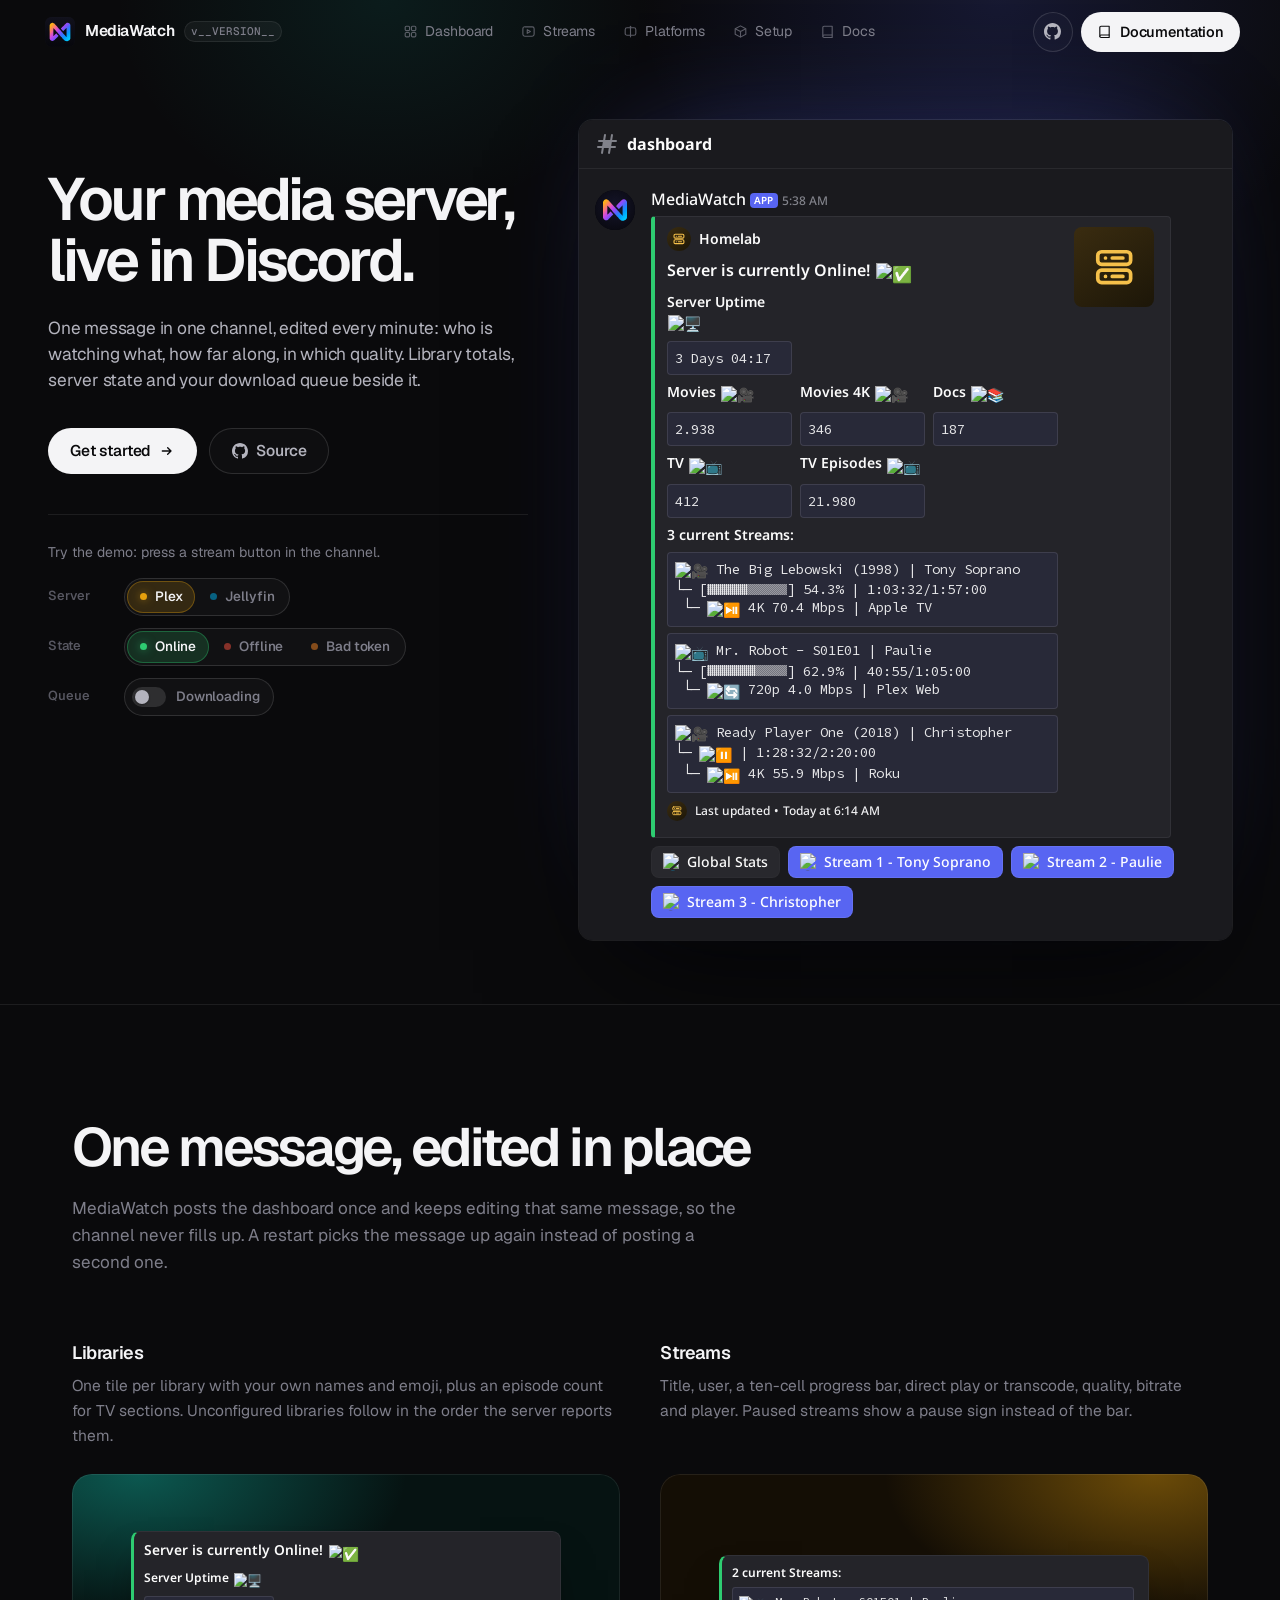
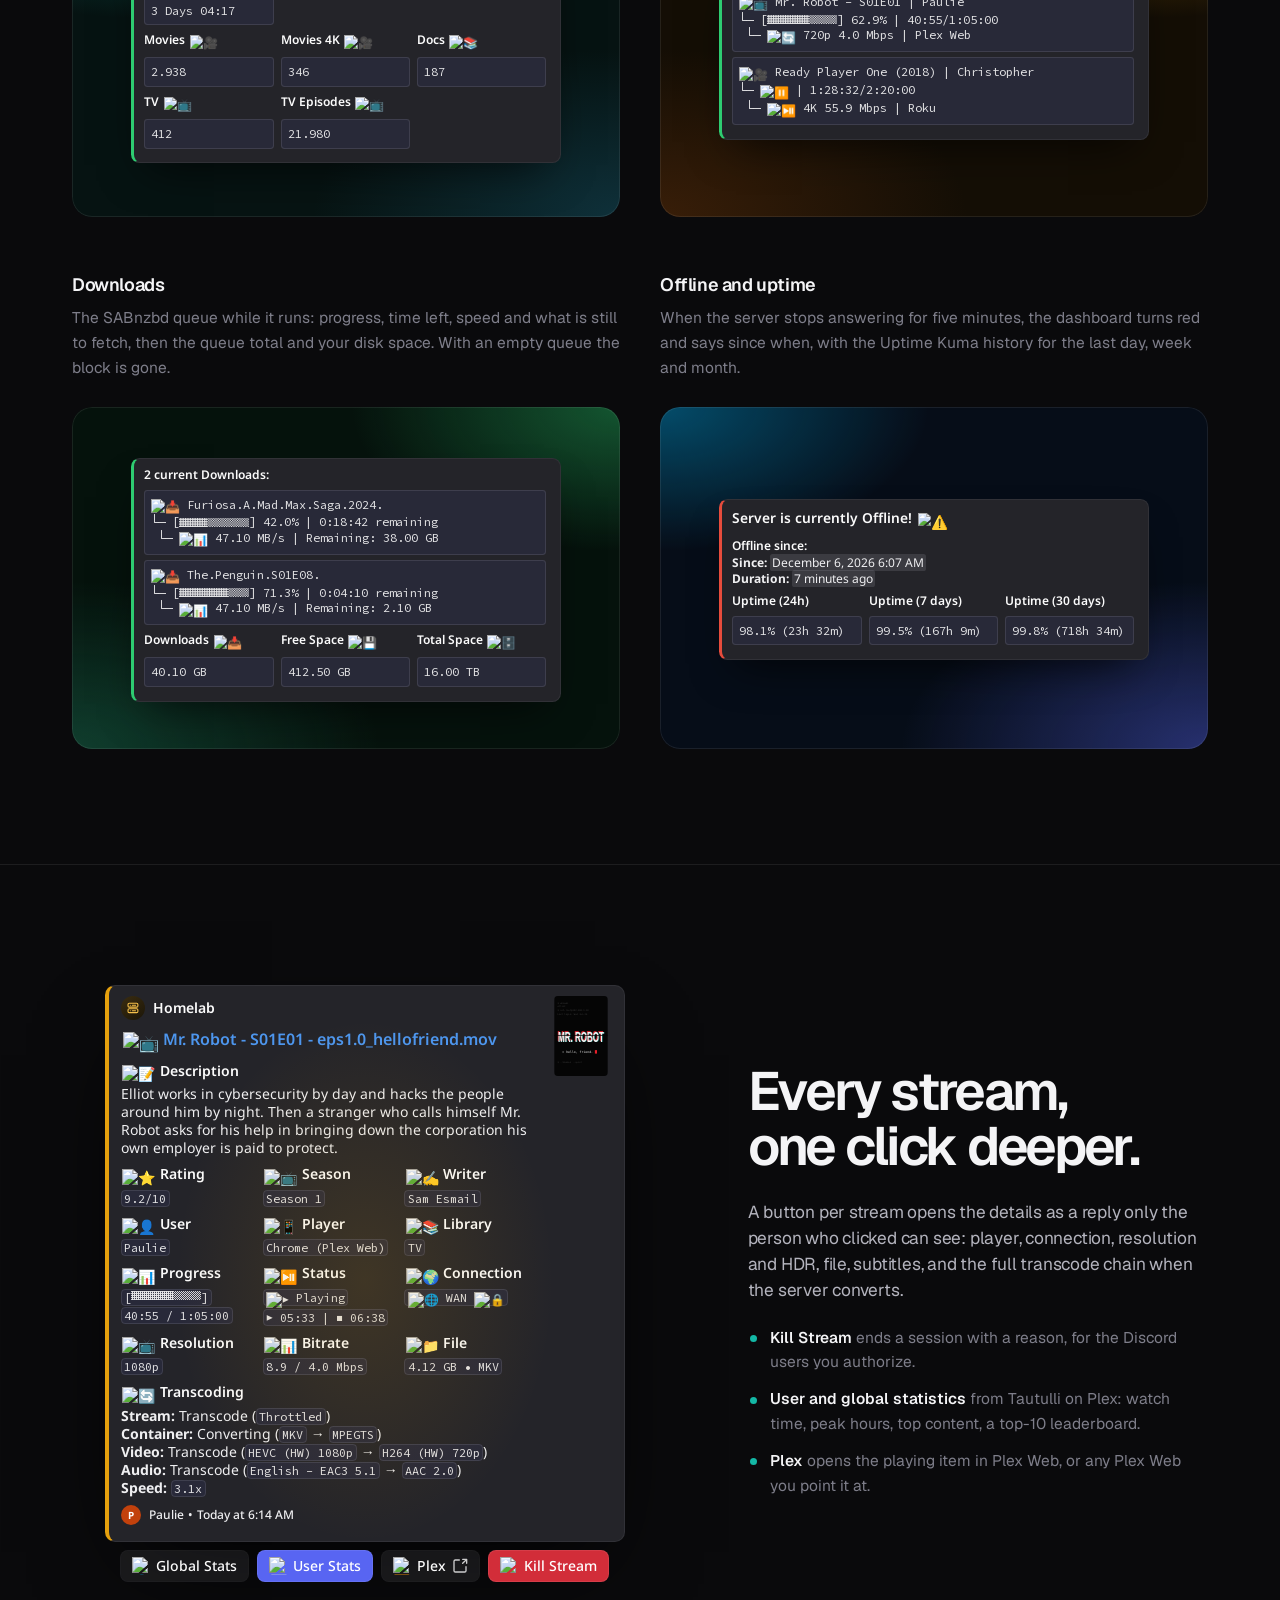
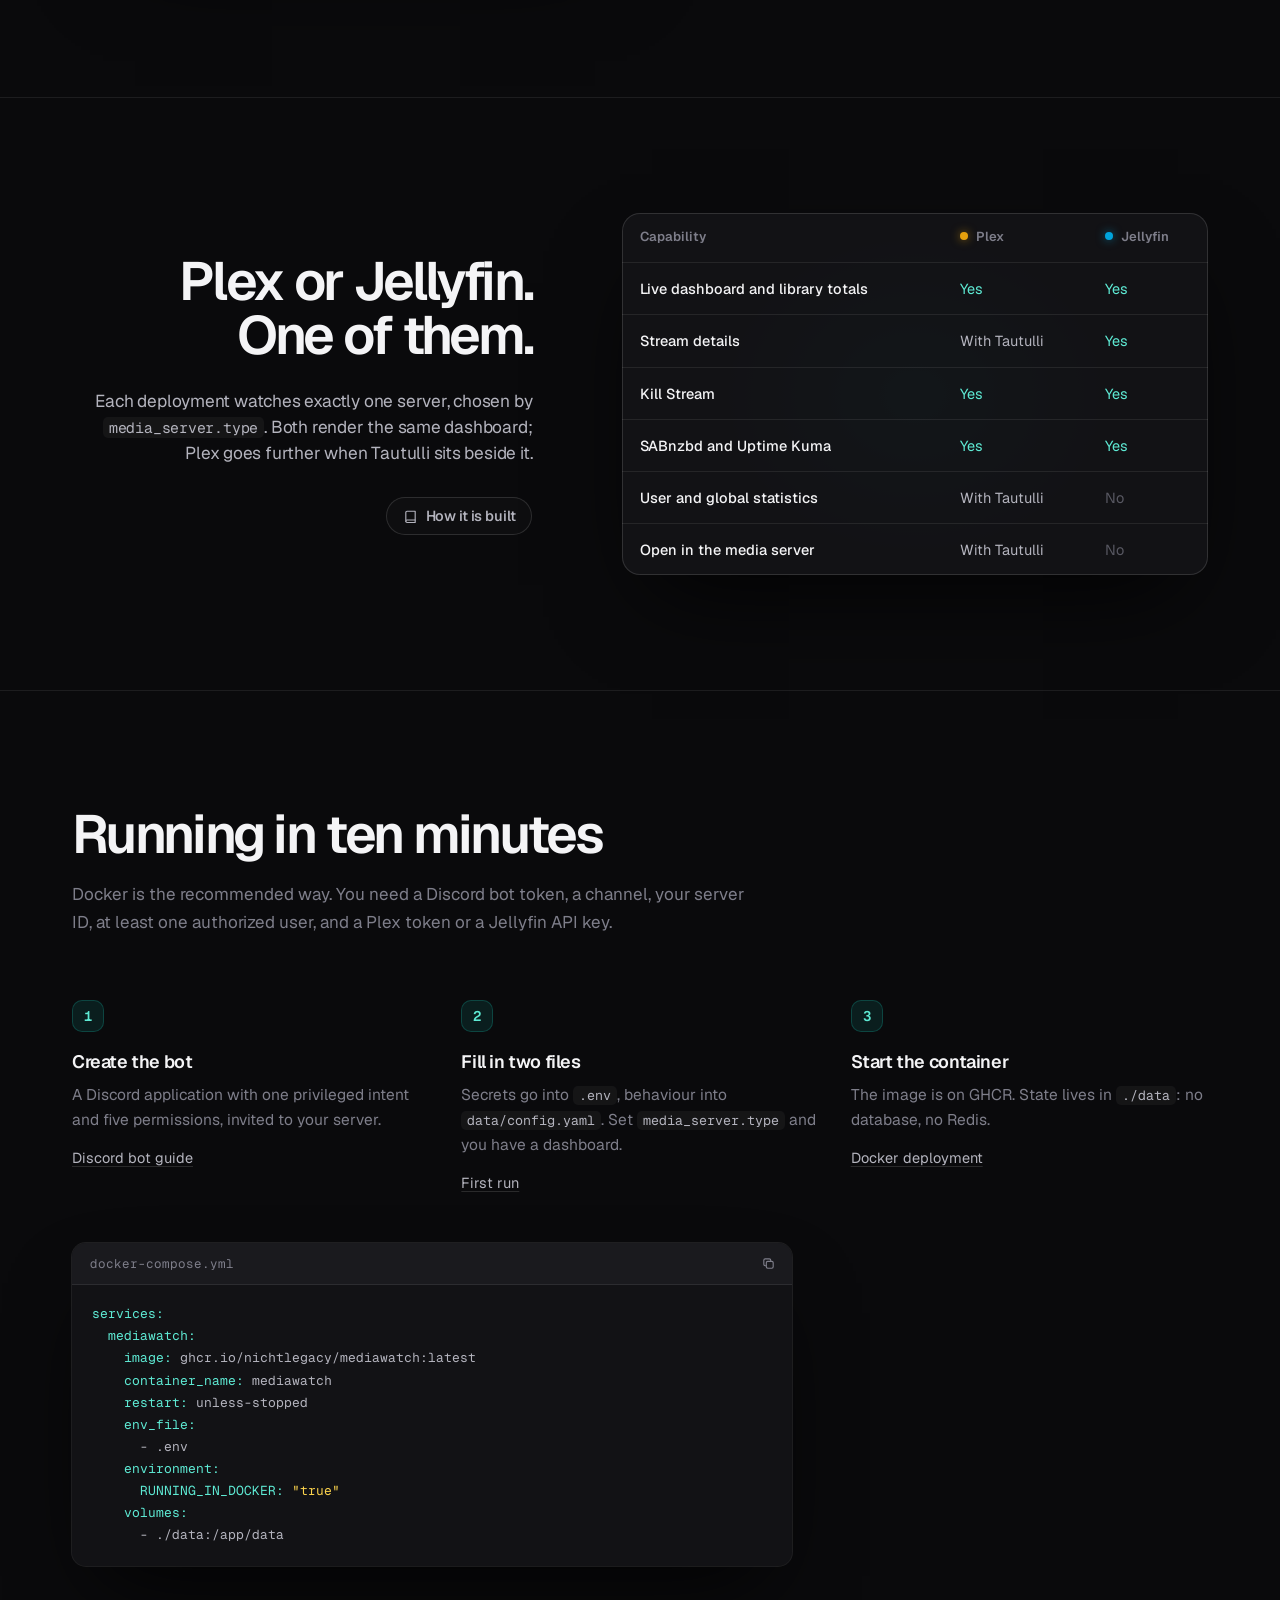
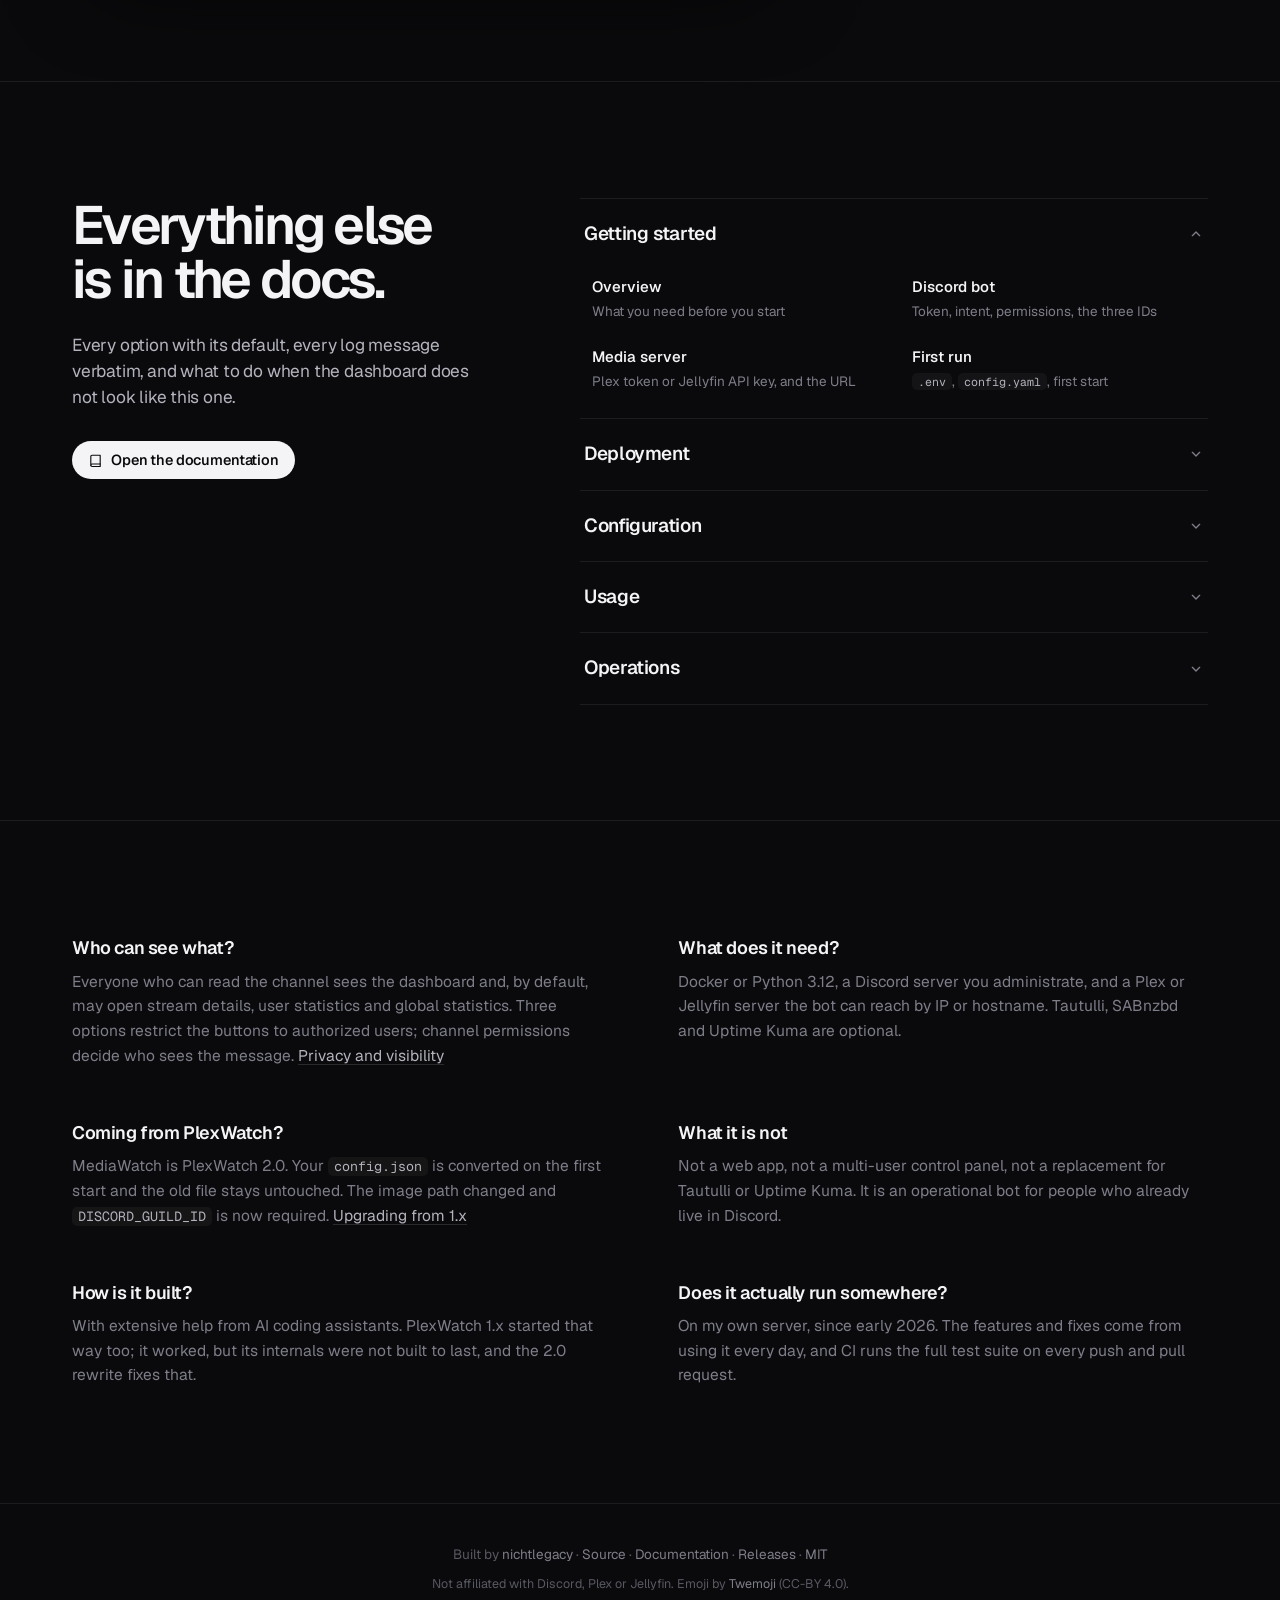
==== commit acba43d9: "docs(site): add self-hosted Umami analytics Load the cookieless Umami script from insights.nichtlega" ====
--- a/landing/index.html
+++ b/landing/index.html
@@ -38,6 +38,7 @@
 <link rel="preload" as="font" href="fonts/Geist-Variable.woff2" type="font/woff2" crossorigin>
 <link rel="stylesheet" href="app.css">
 <script src="app.js" defer></script>
+<script defer src="https://insights.nichtlegacy.com/v.js" data-website-id="5cc74b36-dfa9-4528-aa31-5870a0c200bf" data-domains="mediawatch.nichtlegacy.com"></script>
 <script type="application/ld+json">
 {
   "@context": "https://schema.org",
@@ -197,10 +198,10 @@
     <a href="#docs"><svg width="15" height="15" aria-hidden="true"><use href="#i-book"/></svg>Docs</a>
   </nav>
   <div class="top-actions">
-    <a class="icon-btn" href="https://github.com/nichtlegacy/MediaWatch" rel="noopener" aria-label="Source code on GitHub">
+    <a class="icon-btn" href="https://github.com/nichtlegacy/MediaWatch" rel="noopener" data-umami-event="github" aria-label="Source code on GitHub">
       <svg width="17" height="17" aria-hidden="true"><use href="#i-github"/></svg>
     </a>
-    <a class="pill solid" href="docs/">
+    <a class="pill solid" href="docs/" data-umami-event="docs">
       <svg width="15" height="15" aria-hidden="true"><use href="#i-book"/></svg>
       Documentation
     </a>
@@ -218,11 +219,11 @@
       <h1>Your media server,<br>live in Discord.</h1>
       <p class="lede">One message in one channel, edited every minute: who is watching what, how far along, in which quality. Library totals, server state and your download queue beside it.</p>
       <div class="actions">
-        <a class="pill solid lg" href="docs/getting-started/">
+        <a class="pill solid lg" href="docs/getting-started/" data-umami-event="docs">
           Get started
           <svg width="16" height="16" aria-hidden="true"><use href="#i-arrow"/></svg>
         </a>
-        <a class="pill ghost lg" href="https://github.com/nichtlegacy/MediaWatch" rel="noopener">
+        <a class="pill ghost lg" href="https://github.com/nichtlegacy/MediaWatch" rel="noopener" data-umami-event="github">
           <svg width="16" height="16" aria-hidden="true"><use href="#i-github"/></svg>
           Source
         </a>
@@ -405,7 +406,7 @@
       <div class="duo-copy reveal">
         <h2>Everything else<br>is in the docs.</h2>
         <p class="lede">Every option with its default, every log message verbatim, and what to do when the dashboard does not look like this one.</p>
-        <a class="pill solid" href="docs/">
+        <a class="pill solid" href="docs/" data-umami-event="docs">
           <svg width="15" height="15" aria-hidden="true"><use href="#i-book"/></svg>
           Open the documentation
         </a>
@@ -493,9 +494,9 @@
 <footer class="foot">
   <p>
     Built by <a href="https://github.com/nichtlegacy" rel="noopener">nichtlegacy</a> ·
-    <a href="https://github.com/nichtlegacy/MediaWatch" rel="noopener">Source</a> ·
+    <a href="https://github.com/nichtlegacy/MediaWatch" rel="noopener" data-umami-event="github">Source</a> ·
     <a href="docs/">Documentation</a> ·
-    <a href="https://github.com/nichtlegacy/MediaWatch/releases" rel="noopener">Releases</a> ·
+    <a href="https://github.com/nichtlegacy/MediaWatch/releases" rel="noopener" data-umami-event="download">Releases</a> ·
     <a href="https://github.com/nichtlegacy/MediaWatch/blob/main/LICENSE" rel="noopener">MIT</a>
   </p>
   <p class="credits">Not affiliated with Discord, Plex or Jellyfin. Emoji by <a href="https://github.com/jdecked/twemoji" rel="noopener">Twemoji</a> (CC-BY 4.0).</p>
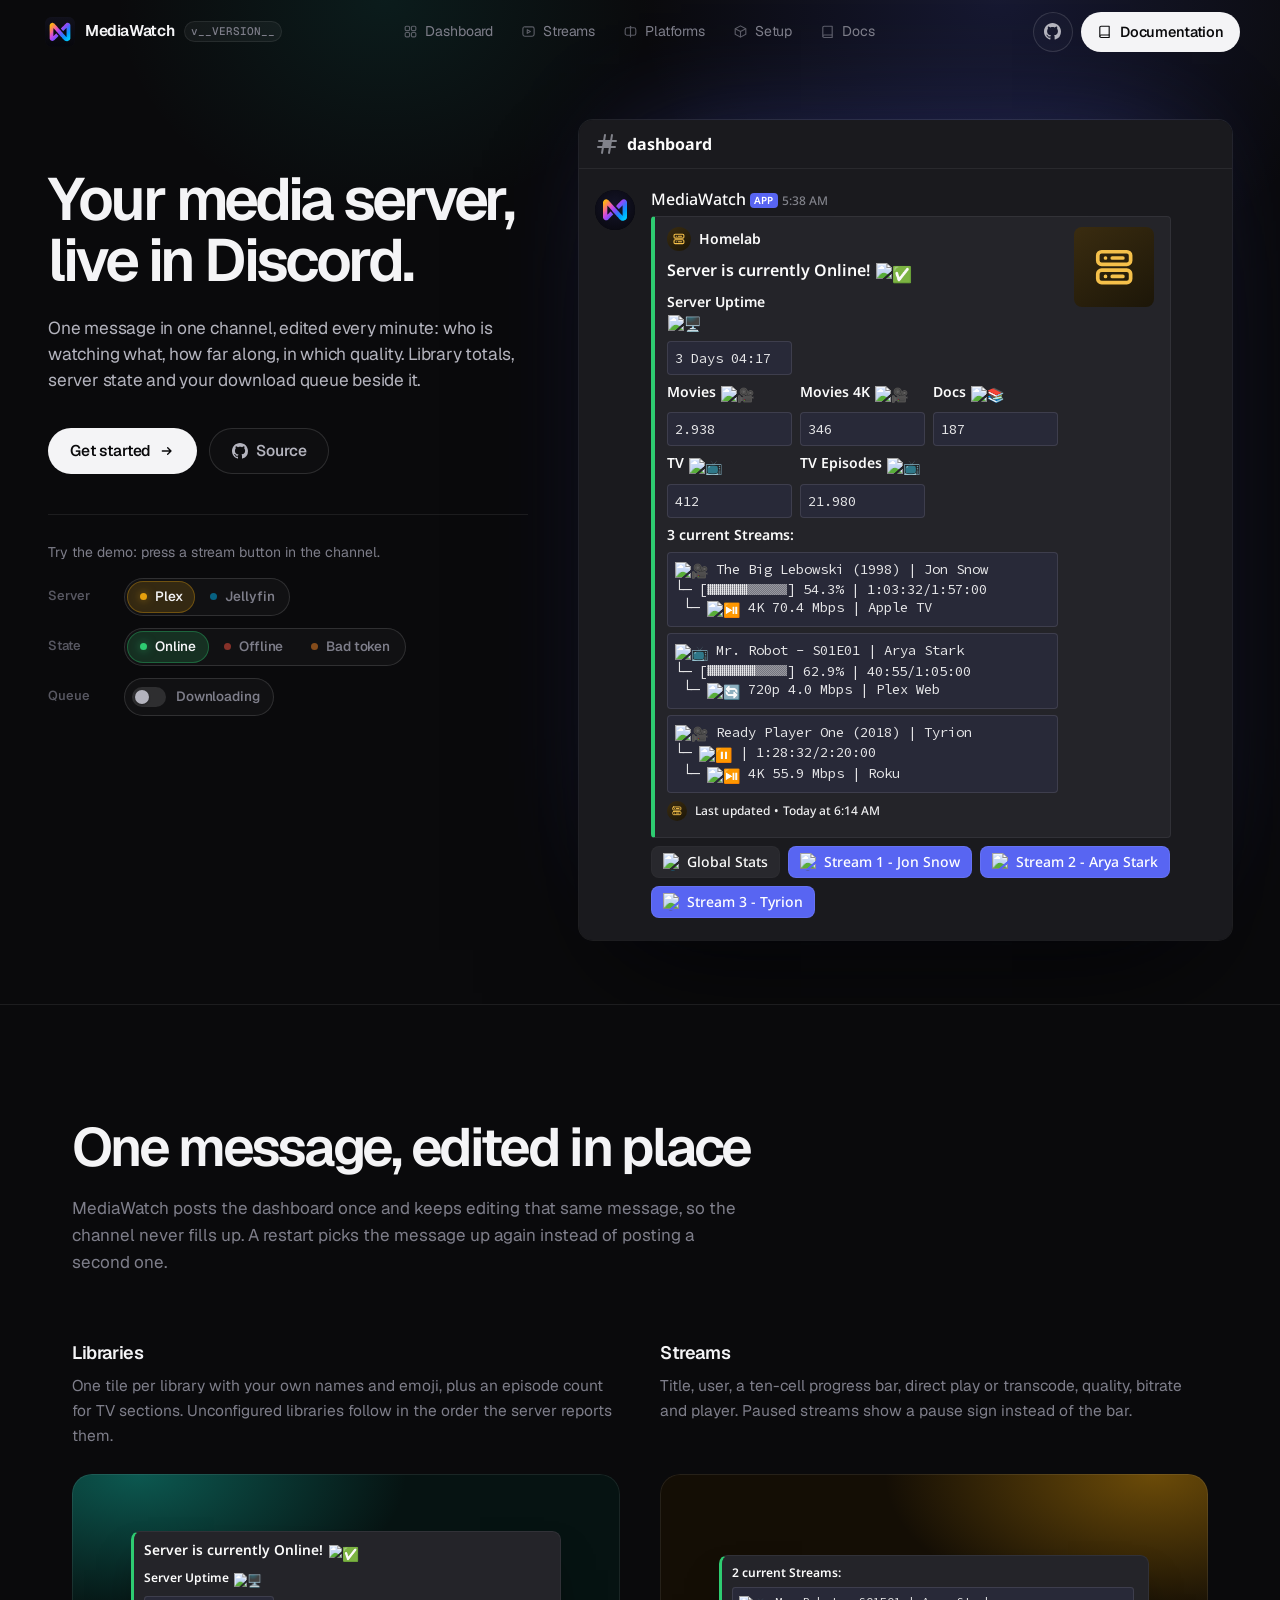
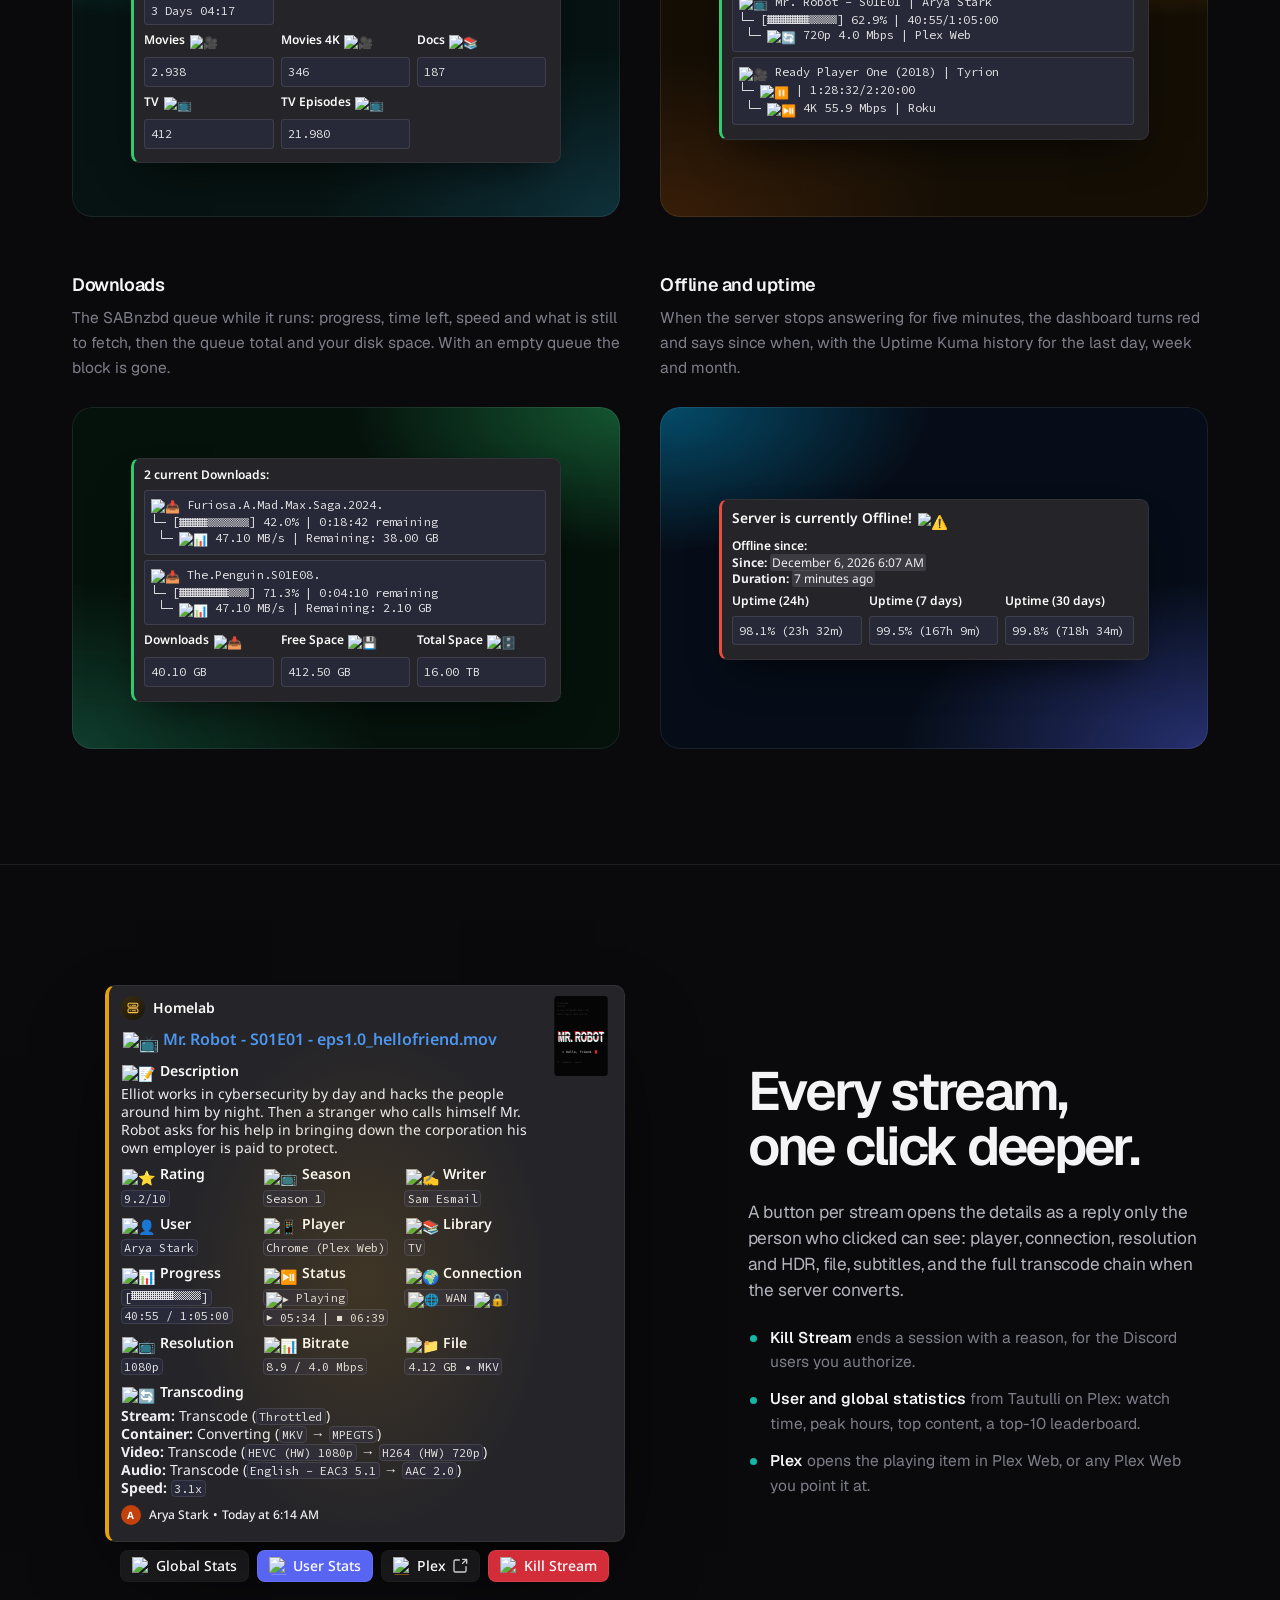
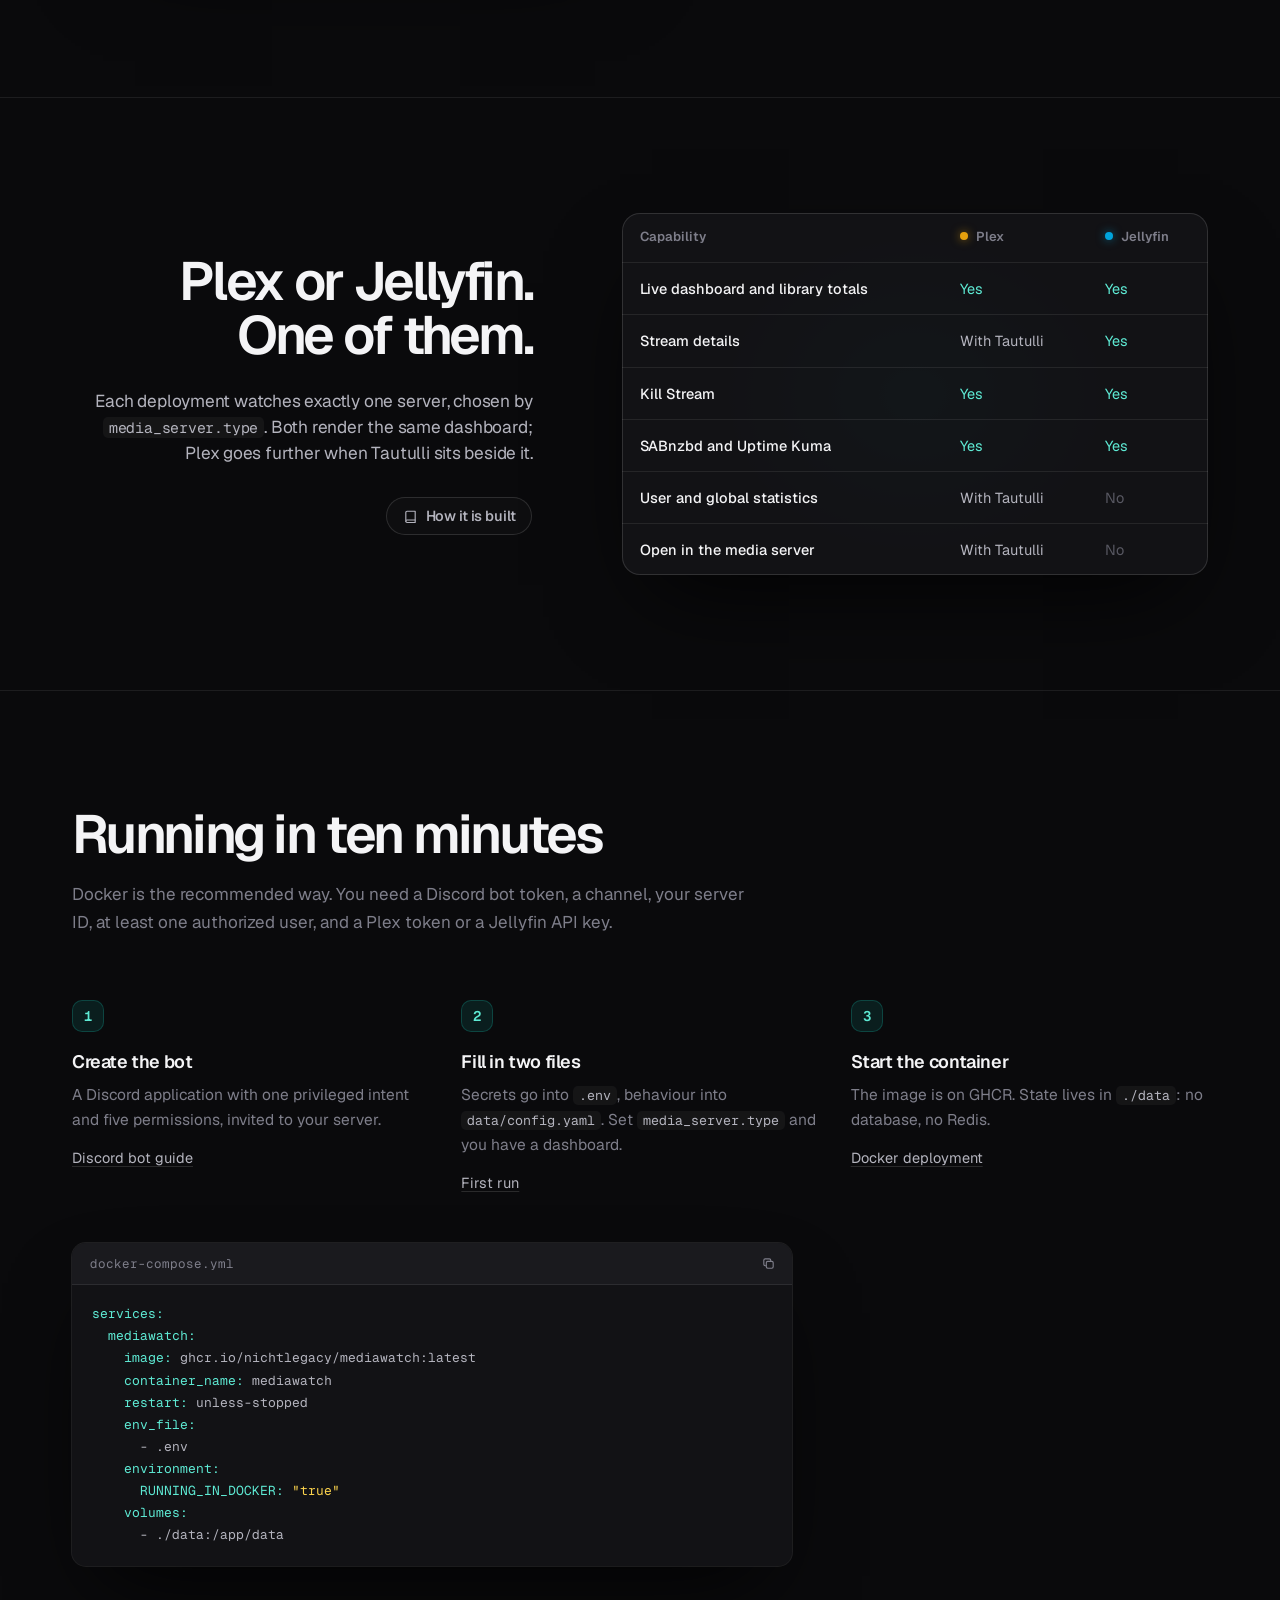
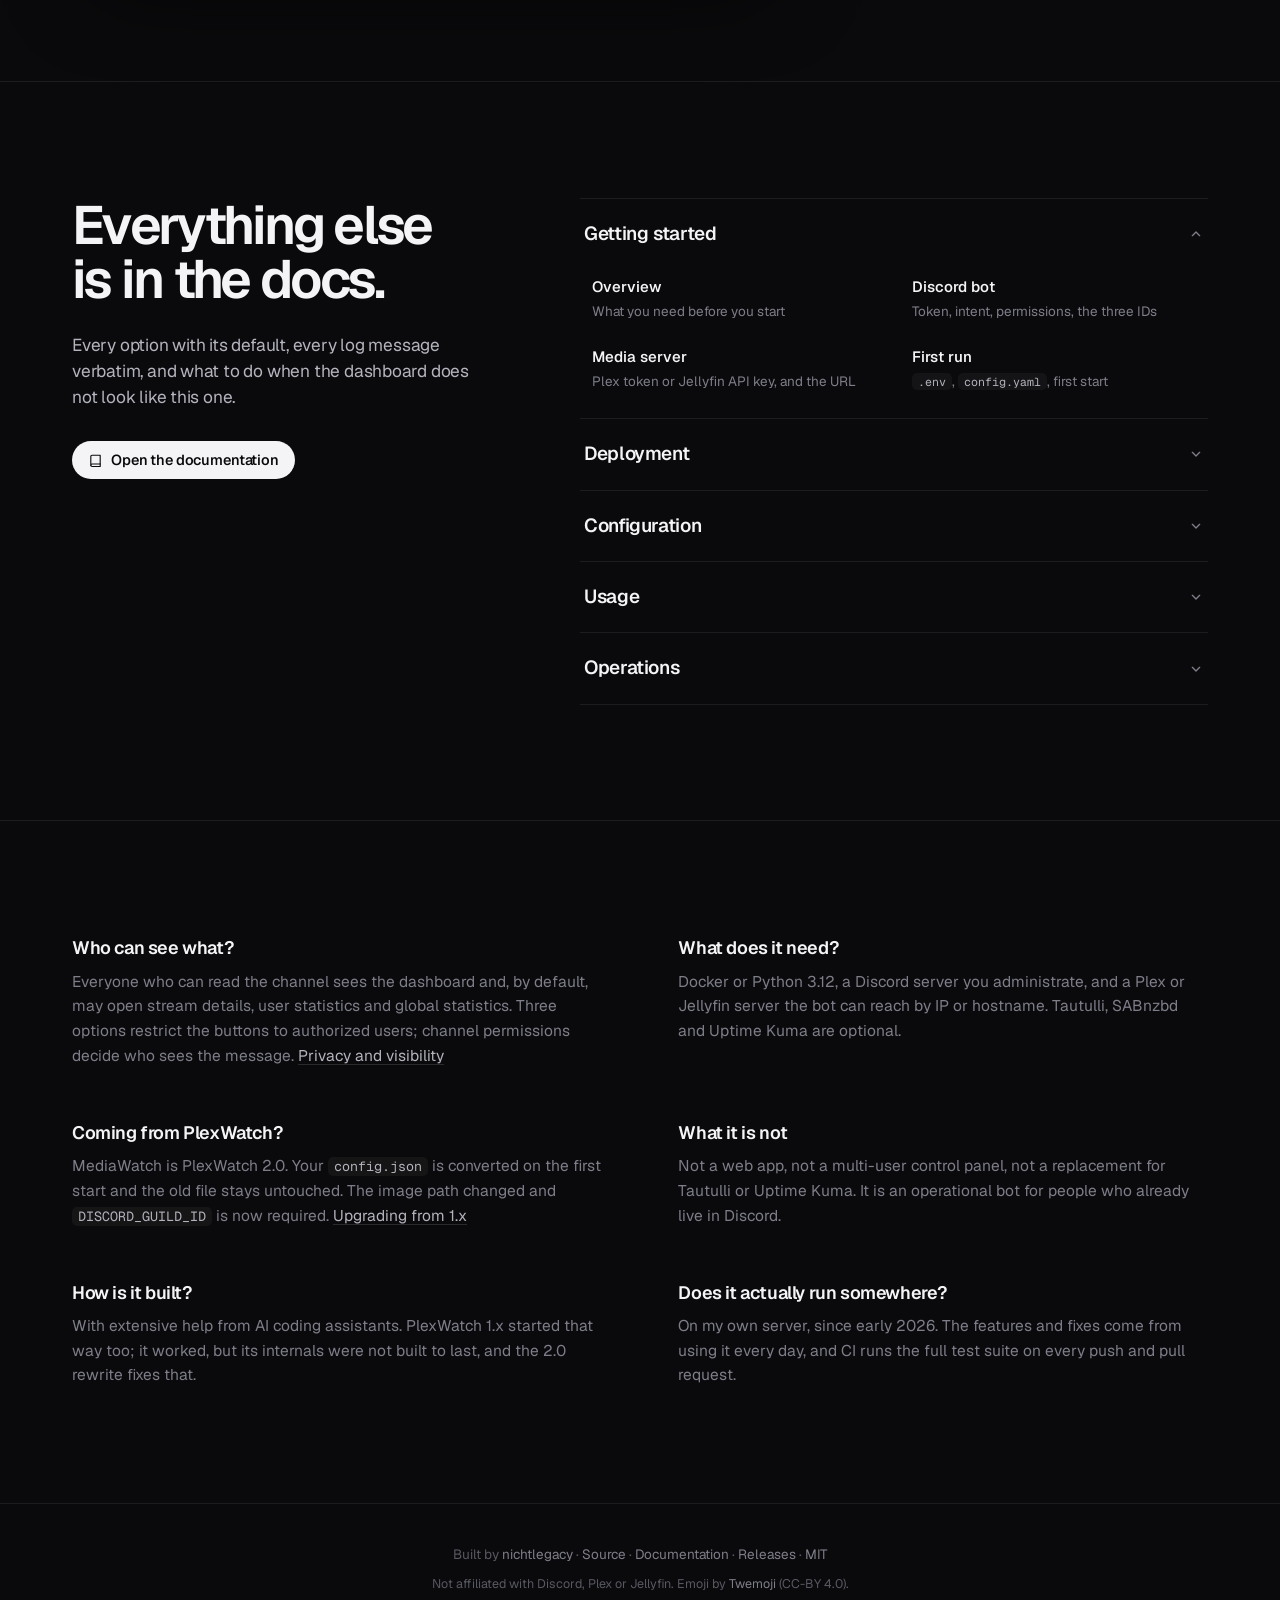
==== commit 36bd9858: "chore(site): remove Umami analytics Visitor analytics would require a public privacy notice naming t" ====
--- a/landing/index.html
+++ b/landing/index.html
@@ -38,7 +38,6 @@
 <link rel="preload" as="font" href="fonts/Geist-Variable.woff2" type="font/woff2" crossorigin>
 <link rel="stylesheet" href="app.css">
 <script src="app.js" defer></script>
-<script defer src="https://insights.nichtlegacy.com/v.js" data-website-id="5cc74b36-dfa9-4528-aa31-5870a0c200bf" data-domains="mediawatch.nichtlegacy.com"></script>
 <script type="application/ld+json">
 {
   "@context": "https://schema.org",
@@ -198,10 +197,10 @@
     <a href="#docs"><svg width="15" height="15" aria-hidden="true"><use href="#i-book"/></svg>Docs</a>
   </nav>
   <div class="top-actions">
-    <a class="icon-btn" href="https://github.com/nichtlegacy/MediaWatch" rel="noopener" data-umami-event="github" aria-label="Source code on GitHub">
+    <a class="icon-btn" href="https://github.com/nichtlegacy/MediaWatch" rel="noopener" aria-label="Source code on GitHub">
       <svg width="17" height="17" aria-hidden="true"><use href="#i-github"/></svg>
     </a>
-    <a class="pill solid" href="docs/" data-umami-event="docs">
+    <a class="pill solid" href="docs/">
       <svg width="15" height="15" aria-hidden="true"><use href="#i-book"/></svg>
       Documentation
     </a>
@@ -219,11 +218,11 @@
       <h1>Your media server,<br>live in Discord.</h1>
       <p class="lede">One message in one channel, edited every minute: who is watching what, how far along, in which quality. Library totals, server state and your download queue beside it.</p>
       <div class="actions">
-        <a class="pill solid lg" href="docs/getting-started/" data-umami-event="docs">
+        <a class="pill solid lg" href="docs/getting-started/">
           Get started
           <svg width="16" height="16" aria-hidden="true"><use href="#i-arrow"/></svg>
         </a>
-        <a class="pill ghost lg" href="https://github.com/nichtlegacy/MediaWatch" rel="noopener" data-umami-event="github">
+        <a class="pill ghost lg" href="https://github.com/nichtlegacy/MediaWatch" rel="noopener">
           <svg width="16" height="16" aria-hidden="true"><use href="#i-github"/></svg>
           Source
         </a>
@@ -406,7 +405,7 @@
       <div class="duo-copy reveal">
         <h2>Everything else<br>is in the docs.</h2>
         <p class="lede">Every option with its default, every log message verbatim, and what to do when the dashboard does not look like this one.</p>
-        <a class="pill solid" href="docs/" data-umami-event="docs">
+        <a class="pill solid" href="docs/">
           <svg width="15" height="15" aria-hidden="true"><use href="#i-book"/></svg>
           Open the documentation
         </a>
@@ -494,9 +493,9 @@
 <footer class="foot">
   <p>
     Built by <a href="https://github.com/nichtlegacy" rel="noopener">nichtlegacy</a> ·
-    <a href="https://github.com/nichtlegacy/MediaWatch" rel="noopener" data-umami-event="github">Source</a> ·
+    <a href="https://github.com/nichtlegacy/MediaWatch" rel="noopener">Source</a> ·
     <a href="docs/">Documentation</a> ·
-    <a href="https://github.com/nichtlegacy/MediaWatch/releases" rel="noopener" data-umami-event="download">Releases</a> ·
+    <a href="https://github.com/nichtlegacy/MediaWatch/releases" rel="noopener">Releases</a> ·
     <a href="https://github.com/nichtlegacy/MediaWatch/blob/main/LICENSE" rel="noopener">MIT</a>
   </p>
   <p class="credits">Not affiliated with Discord, Plex or Jellyfin. Emoji by <a href="https://github.com/jdecked/twemoji" rel="noopener">Twemoji</a> (CC-BY 4.0).</p>
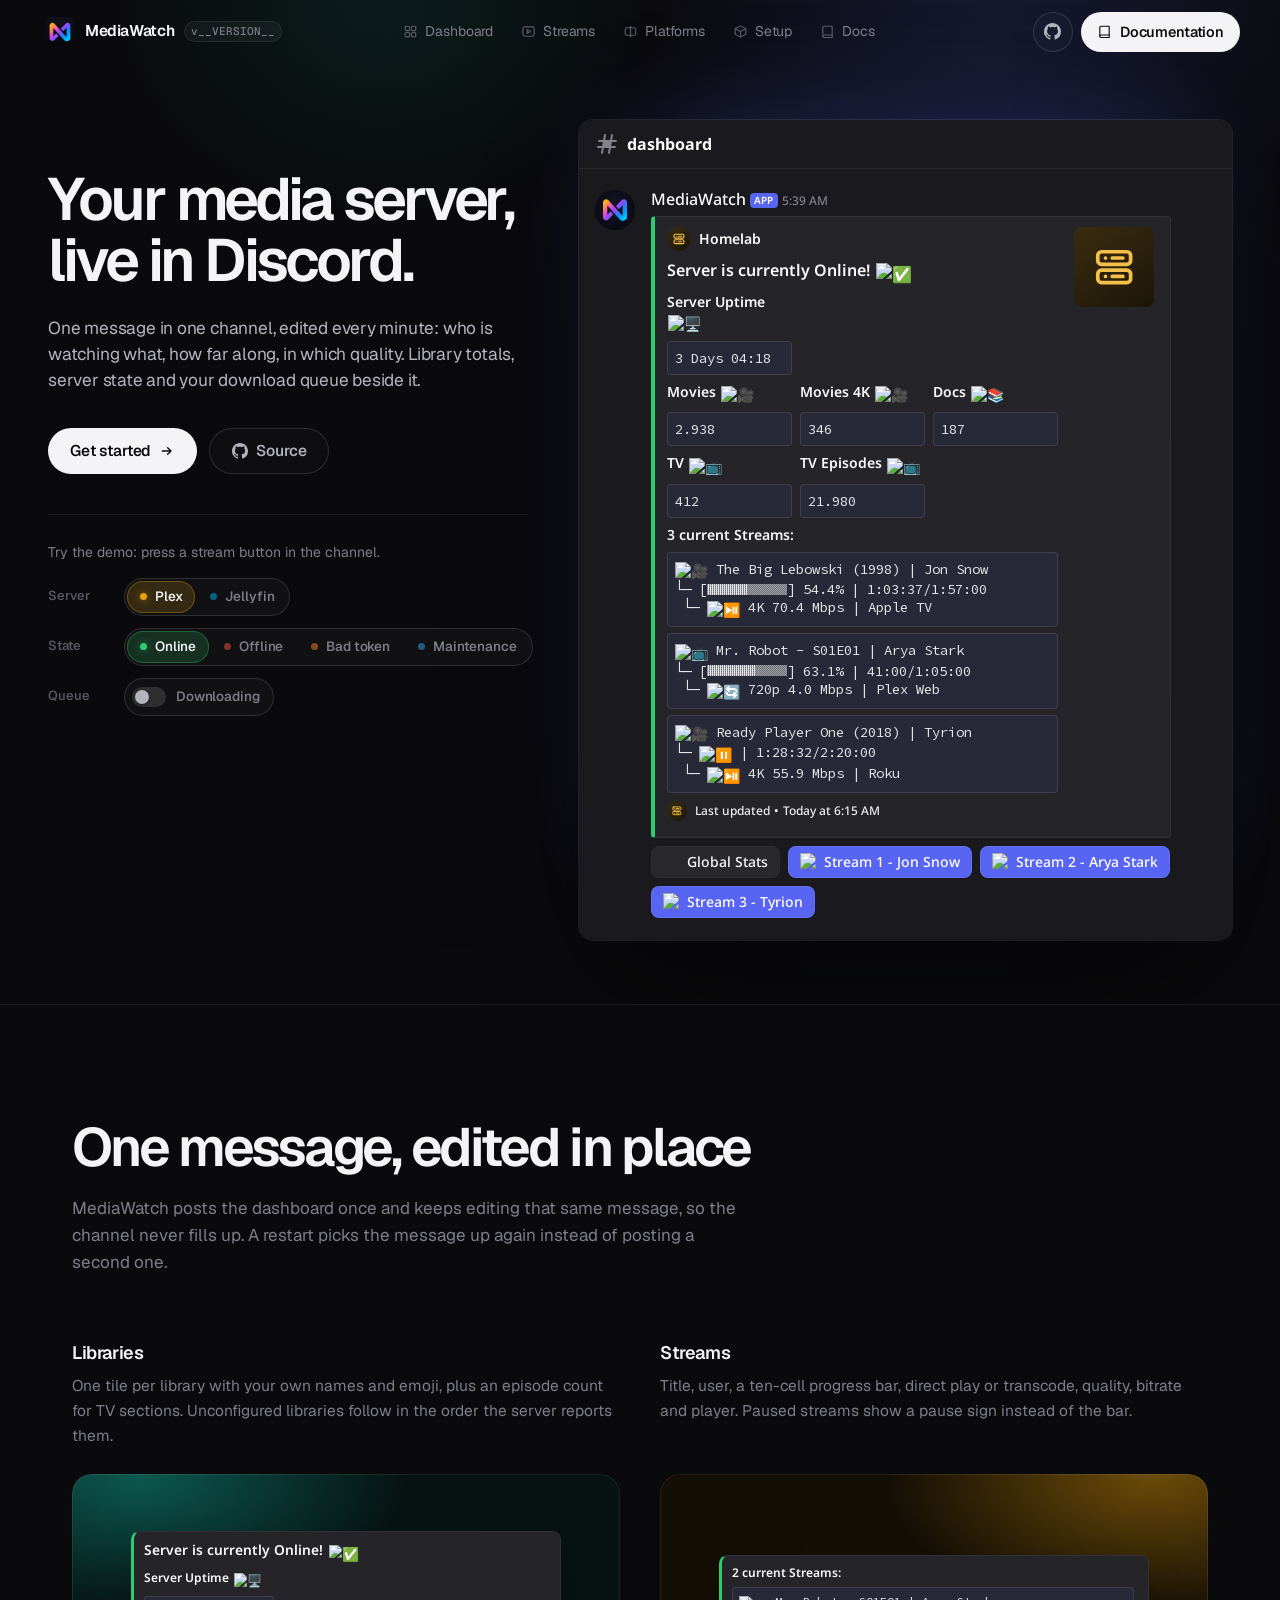
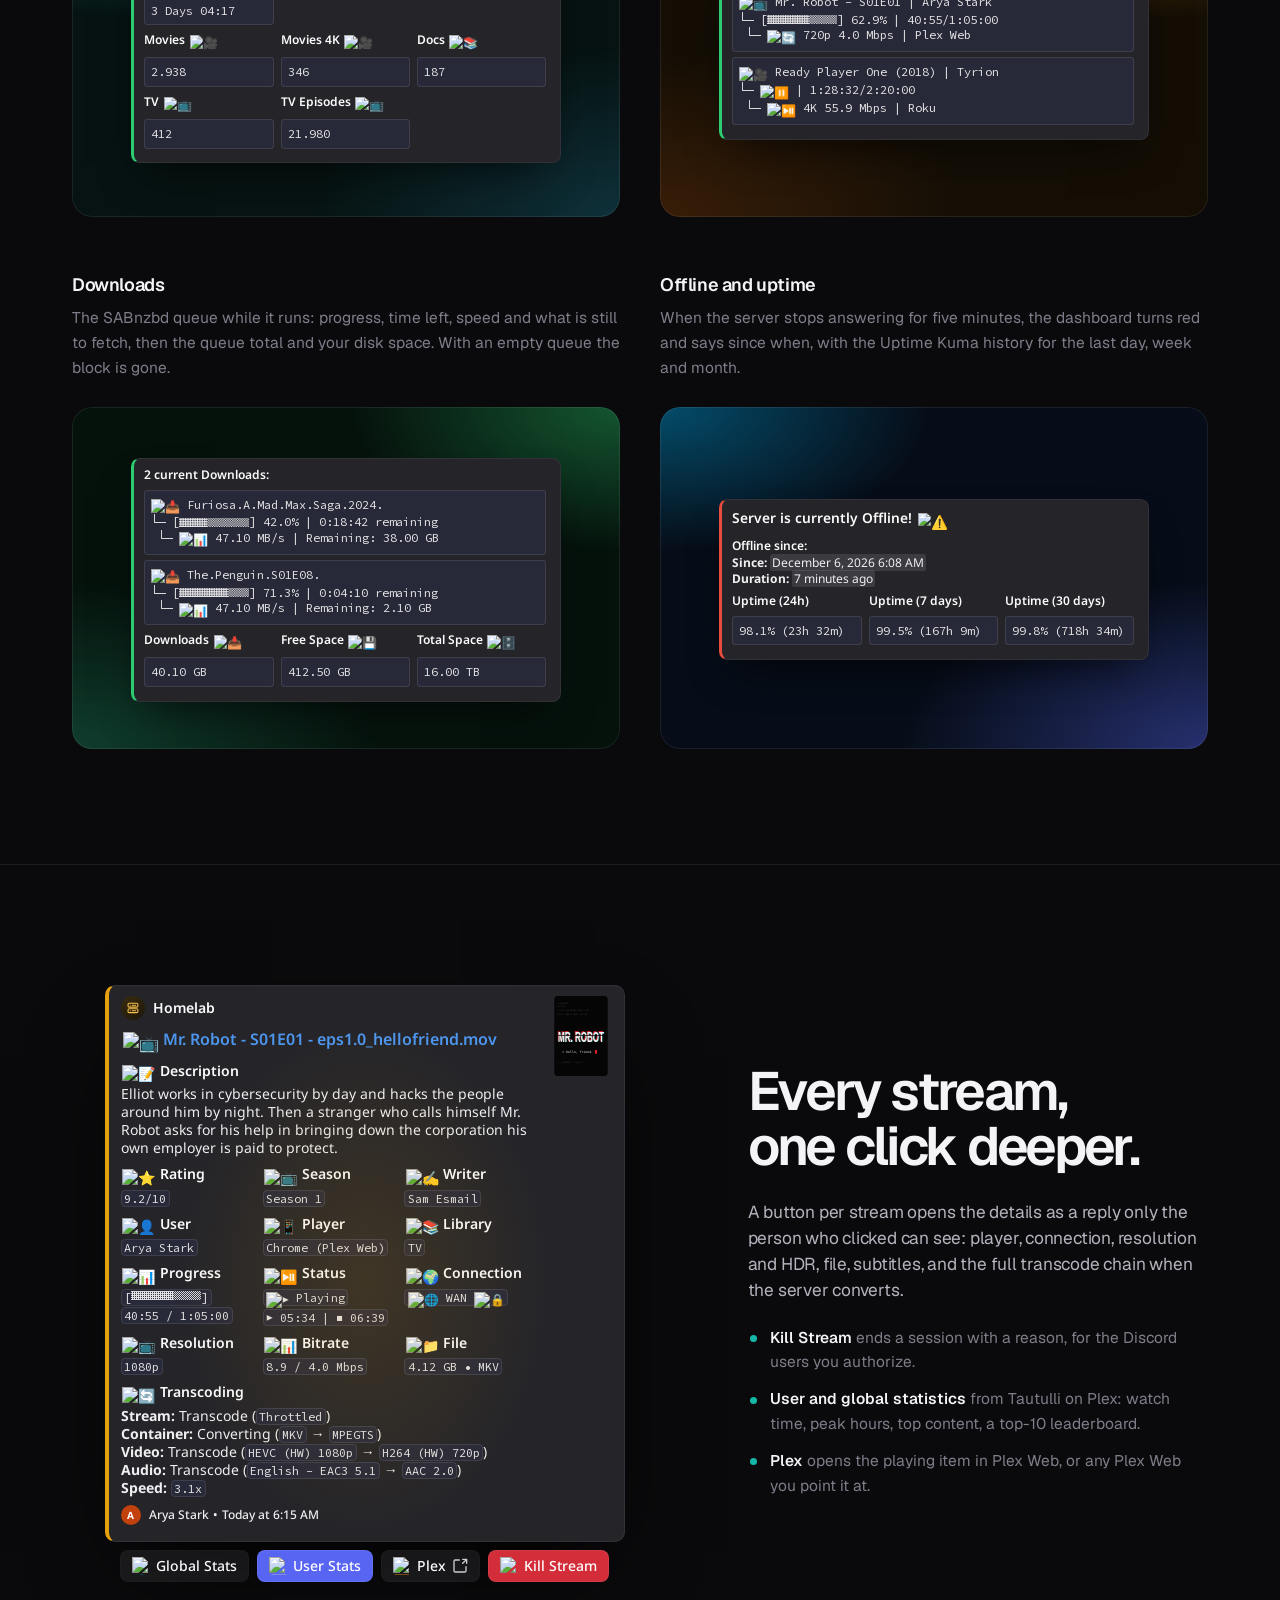
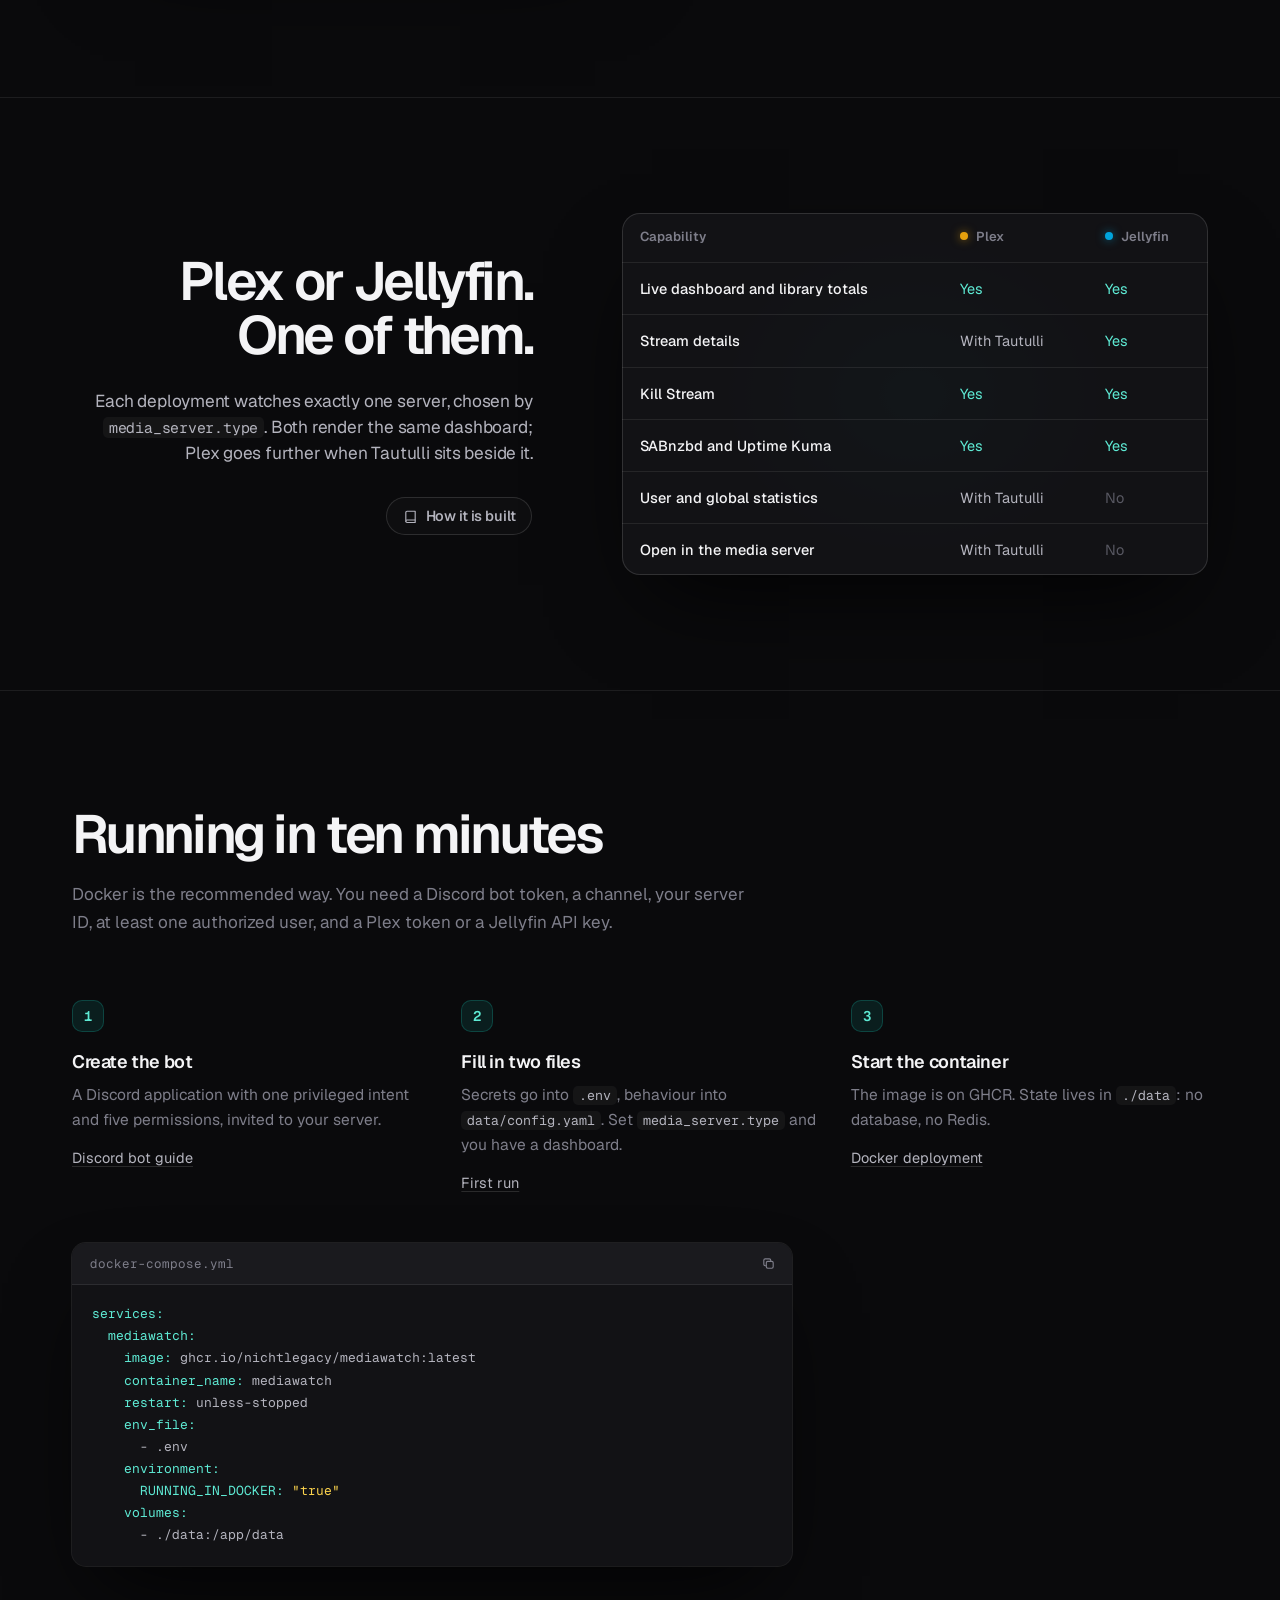
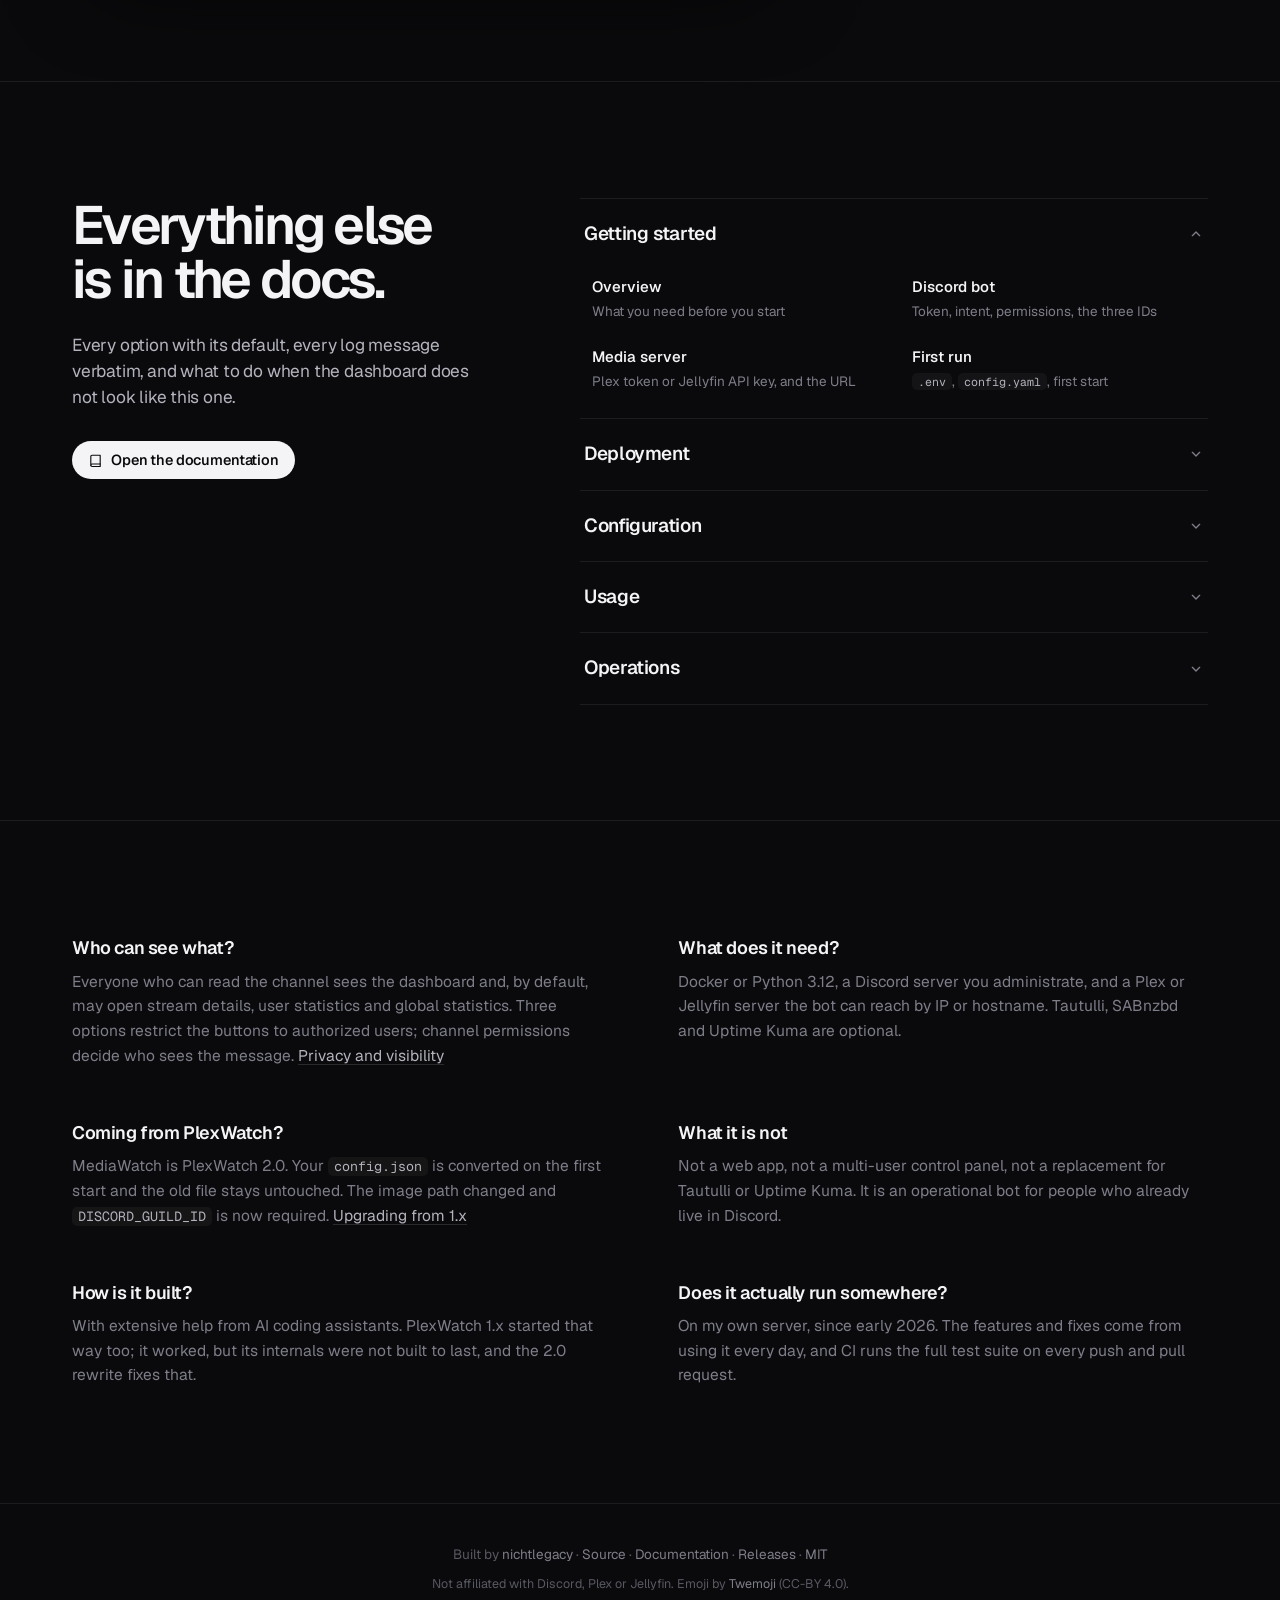
==== commit dbbb9b37: "docs: document maintenance mode and show it in the demo Commands, the dashboard state, the new optio" ====
--- a/landing/index.html
+++ b/landing/index.html
@@ -102,6 +102,7 @@
         "User and global statistics from Tautulli on Plex",
         "Optional SABnzbd download queue",
         "Optional Uptime Kuma history while the server is offline",
+        "Maintenance mode that announces planned work instead of showing the server offline",
         "Plex or Jellyfin, one per deployment"
       ],
       "downloadUrl": "https://github.com/nichtlegacy/MediaWatch/releases",
@@ -245,6 +246,7 @@
             <button type="button" role="radio" aria-checked="true" data-server="online" data-tone="online"><i class="dot"></i>Online</button>
             <button type="button" role="radio" aria-checked="false" data-server="offline" data-tone="offline"><i class="dot"></i>Offline</button>
             <button type="button" role="radio" aria-checked="false" data-server="auth" data-tone="auth"><i class="dot"></i>Bad token</button>
+            <button type="button" role="radio" aria-checked="false" data-server="maintenance" data-tone="maintenance"><i class="dot"></i>Maintenance</button>
           </div>
         </div>
         <div class="demo-row">
--- a/landing/app.css
+++ b/landing/app.css
@@ -251,6 +251,7 @@
 [data-tone="online"] { --tone: #2ecc71; }
 [data-tone="offline"] { --tone: #e74c3c; }
 [data-tone="auth"] { --tone: #e67e22; }
+[data-tone="maintenance"] { --tone: #3498db; }
 
 /* Concentric: 3px of padding around 16px-radius options gives the 19px outer. */
 .seg {
@@ -454,6 +455,9 @@
 /* Discord's Do Not Disturb: a red disc with a bar cut out. */
 .dc-status.dnd { background: #da3e44; }
 .dc-status.dnd::after { content: ""; position: absolute; left: 1px; right: 1px; top: 3px; height: 2px; border-radius: 1px; background: var(--d-lower); }
+/* Discord's Idle: a yellow crescent, a disc with its top left bitten off. */
+.dc-status.idle { background: #f0b232; }
+.dc-status.idle::after { content: ""; position: absolute; left: -2px; top: -2px; width: 7px; height: 7px; border-radius: 50%; background: var(--d-lower); }
 
 /* The member list only shows where the chat keeps its message width. */
 @container (max-width: 790px) { .dc-body { grid-template-columns: minmax(0, 1fr); } .dc-members { display: none; } }
@@ -549,6 +553,7 @@
 .embed-title a { color: var(--d-link); text-decoration: none; }
 .embed-title a:hover { text-decoration: underline; }
 .embed-desc { font-size: 14px; line-height: 18px; white-space: pre-line; }
+.dquote { margin: 0; padding-left: 12px; border-left: 4px solid #4e5058; border-radius: 2px; }
 .embed-thumb {
   grid-column: 2 !important; grid-row: 1 / 8;
   justify-self: end;
@@ -950,3 +955,9 @@
   .scope td { white-space: normal; }
   .feature-art .snip { zoom: 0.62; }
 }
+
+/* Four states no longer fit a phone with their dots; the thumb keeps the tone. */
+@media (max-width: 440px) {
+  .seg button { padding: 0 7px; font-size: 12.5px; }
+  .seg [data-server] .dot { display: none; }
+}
